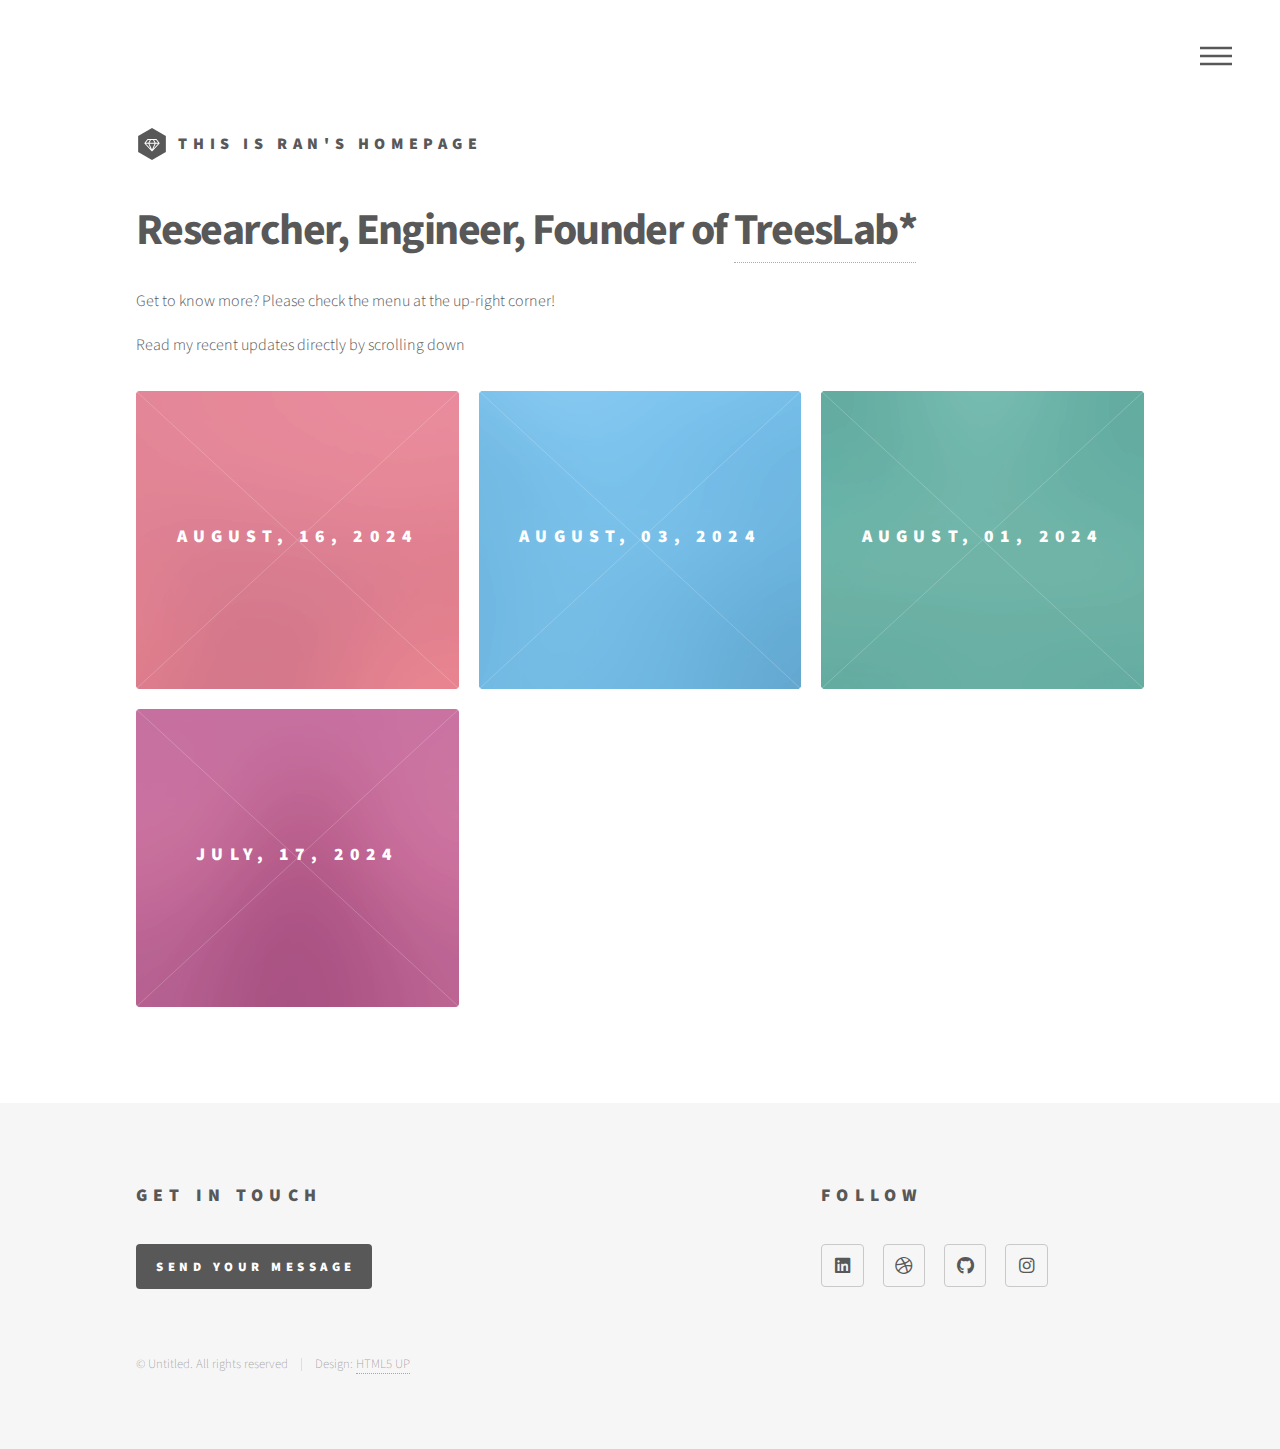
==== index.html @ 71595925 "change html" ====
<!DOCTYPE HTML>
<!--
	Phantom by HTML5 UP
	html5up.net | @ajlkn
	Free for personal and commercial use under the CCA 3.0 license (html5up.net/license)
-->
<html>
	<head>
		<title>Ran Tu, Homepage</title>
		<meta charset="utf-8" />
		<meta name="viewport" content="width=device-width, initial-scale=1, user-scalable=no" />
		<link rel="stylesheet" href="assets/css/main.css" />
		<noscript><link rel="stylesheet" href="assets/css/noscript.css" /></noscript>
	</head>
	<body class="is-preload">
		<!-- Wrapper -->
			<div id="wrapper">

				<!-- Header -->
					<header id="header">
						<div class="inner">

							<!-- Logo -->
								<a href="index.html" class="logo">
									<span class="symbol"><img src="images/logo.svg" alt="" /></span><span class="title">This is Ran's Homepage</span>
								</a>

							<!-- Nav -->
								<nav>
									<ul>
										<li><a href="#menu">Menu</a></li>
									</ul>
								</nav>

						</div>
					</header>

				<!-- Menu -->
					<nav id="menu">
						<h2>Menu</h2>
						<ul>
							<li><a href="index.html">Home</a></li>
							<li><a href="Professional_milestones.html">Professional milestones</a></li>
							<li><a href="Projects.html">Projects</a></li>
							<li><a href="TreesLab.html">Group: TreesLab</a></li>
							<li><a href="Showcases.html">Showcases</a></li>
						</ul>
					</nav>

				<!-- Main -->
					<div id="main">
						<div class="inner">
							<header>
								<h1>Researcher, Engineer, Founder of <a href="http://html5up.net">TreesLab*</a></h1>
								<p>Get to know more? Please check the menu at the up-right corner!</p>
								<p>Read my recent updates directly by scrolling down</p>
							</header>
							<section class="tiles">
								<article class="style1">
									<span class="image">
										<img src="images/pic01.jpg" alt="" />
									</span>
									<a href="aug16-2024.html">
										<h2>August, 16, 2024</h2>
										<div class="content">
											<p>Starting my visiting at the University of Toronto for six months.</p>
										</div>
									</a>
								</article>
								<article class="style2">
									<span class="image">
										<img src="images/pic02.jpg" alt="" />
									</span>
									<a href="generic.html">
										<h2>August, 03, 2024</h2>
										<div class="content">
											<p>Starting the annual traveling with my friends. This time, we went to Heilongjiang Province.</p>
										</div>
									</a>
								</article>
								<article class="style3">
									<span class="image">
										<img src="images/pic03.jpg" alt="" />
									</span>
								  <a href="generic.html">
										<h2>August, 01, 2024</h2>
										<div class="content">
											<p>Another TRB cycle complete! This year, all the TreesLab members got one paper submitted! KPI accomplished!.</p>
										</div>
									</a>
								</article>
								<article class="style4">
									<span class="image">
										<img src="images/pic04.jpg" alt="" />
									</span>
								  <a href="generic.html">
										<h2>July, 17, 2024</h2>
										<div class="content">
											<p>Visiting the scientific research NGO IIASA, located in Vienna, Austria.</p>
										</div>
									</a>
								</article>

								<!-- <article class="style5">
									<span class="image">
										<img src="images/pic05.jpg" alt="" />
									</span>
									<a href="generic.html">
										<h2>Aliquam</h2>
										<div class="content">
											<p>Sed nisl arcu euismod sit amet nisi lorem etiam dolor veroeros et feugiat.</p>
										</div>
									</a>
								</article>
								<article class="style6">
									<span class="image">
										<img src="images/pic06.jpg" alt="" />
									</span>
									<a href="generic.html">
										<h2>Veroeros</h2>
										<div class="content">
											<p>Sed nisl arcu euismod sit amet nisi lorem etiam dolor veroeros et feugiat.</p>
										</div>
									</a>
								</article>
								<article class="style2">
									<span class="image">
										<img src="images/pic07.jpg" alt="" />
									</span>
									<a href="generic.html">
										<h2>Ipsum</h2>
										<div class="content">
											<p>Sed nisl arcu euismod sit amet nisi lorem etiam dolor veroeros et feugiat.</p>
										</div>
									</a>
								</article>
								<article class="style3">
									<span class="image">
										<img src="images/pic08.jpg" alt="" />
									</span>
									<a href="generic.html">
										<h2>Dolor</h2>
										<div class="content">
											<p>Sed nisl arcu euismod sit amet nisi lorem etiam dolor veroeros et feugiat.</p>
										</div>
									</a>
								</article>
								<article class="style1">
									<span class="image">
										<img src="images/pic09.jpg" alt="" />
									</span>
									<a href="generic.html">
										<h2>Nullam</h2>
										<div class="content">
											<p>Sed nisl arcu euismod sit amet nisi lorem etiam dolor veroeros et feugiat.</p>
										</div>
									</a>
								</article>
								<article class="style5">
									<span class="image">
										<img src="images/pic10.jpg" alt="" />
									</span>
									<a href="generic.html">
										<h2>Ultricies</h2>
										<div class="content">
											<p>Sed nisl arcu euismod sit amet nisi lorem etiam dolor veroeros et feugiat.</p>
										</div>
									</a>
								</article>
								<article class="style6">
									<span class="image">
										<img src="images/pic11.jpg" alt="" />
									</span>
									<a href="generic.html">
										<h2>Dictum</h2>
										<div class="content">
											<p>Sed nisl arcu euismod sit amet nisi lorem etiam dolor veroeros et feugiat.</p>
										</div>
									</a>
								</article>
								<article class="style4">
									<span class="image">
										<img src="images/pic12.jpg" alt="" />
									</span>
									<a href="generic.html">
										<h2>Pretium</h2>
										<div class="content">
											<p>Sed nisl arcu euismod sit amet nisi lorem etiam dolor veroeros et feugiat.</p>
										</div>
									</a>
								</article> -->
							</section>
						</div>
					</div>

				<!-- Footer -->
					<footer id="footer">
						<div class="inner">
							<section>
								<h2>Get in touch</h2>
								<form action="mailto:turanjade@icloud.com" method="post">
									<!-- <div class="fields">
										<div class="field half">
											<input type="text" name="name" id="name" placeholder="Name" />
										</div>
										<div class="field half">
											<input type="email" name="email" id="email" placeholder="Email" />
										</div>
										<div class="field">
											<textarea name="message" id="message" placeholder="Message"></textarea>
										</div>
									</div> -->
									<ul class="actions">
										<li><input type="submit" value="Send your message" class="primary" /></li>
									</ul>
								</form>
							</section>
							<section>
								<h2>Follow</h2>
								<ul class="icons">
									<li><a href="https://www.linkedin.com/in/ran-tu-jade/" class="icon brands style2 fa-linkedin"><span class="label">Twitter</span></a></li>
									<li><a href="https://scholar.google.com/citations?user=ueR4KsUAAAAJ&hl=en" class="icon brands style2 fa-dribbble"><span class="label">Dribbble</span></a></li>
									<li><a href="https://github.com/turanjade" class="icon brands style2 fa-github"><span class="label">Facebook</span></a></li>
									<li><a href="https://www.instagram.com/tr_jade/" class="icon brands style2 fa-instagram"><span class="label">Instagram</span></a></li>
									<!-- <li><a href="#" class="icon brands style2 fa-github"><span class="label">GitHub</span></a></li> -->
									<!-- <li><a href="#" class="icon brands style2 fa-500px"><span class="label">500px</span></a></li> -->
									<!-- <li><a href="#" class="icon solid style2 fa-phone"><span class="label">Phone</span></a></li> -->
									<!-- <li><a href="#" class="icon solid style2 fa-envelope"><span class="label">Email</span></a></li> -->
								</ul>
							</section>
							<ul class="copyright">
								<li>&copy; Untitled. All rights reserved</li><li>Design: <a href="http://html5up.net">HTML5 UP</a></li>
							</ul>
						</div>
					</footer>

			</div>

		<!-- Scripts -->
			<script src="assets/js/jquery.min.js"></script>
			<script src="assets/js/browser.min.js"></script>
			<script src="assets/js/breakpoints.min.js"></script>
			<script src="assets/js/util.js"></script>
			<script src="assets/js/main.js"></script>

	</body>
</html>
---- assets/css/main.css ----
@import url(fontawesome-all.min.css);
@import url("https://fonts.googleapis.com/css?family=Source+Sans+Pro:300,700,900");

/*
	Phantom by HTML5 UP
	html5up.net | @ajlkn
	Free for personal and commercial use under the CCA 3.0 license (html5up.net/license)
*/

html, body, div, span, applet, object,
iframe, h1, h2, h3, h4, h5, h6, p, blockquote,
pre, a, abbr, acronym, address, big, cite,
code, del, dfn, em, img, ins, kbd, q, s, samp,
small, strike, strong, sub, sup, tt, var, b,
u, i, center, dl, dt, dd, ol, ul, li, fieldset,
form, label, legend, table, caption, tbody,
tfoot, thead, tr, th, td, article, aside,
canvas, details, embed, figure, figcaption,
footer, header, hgroup, menu, nav, output, ruby,
section, summary, time, mark, audio, video {
	margin: 0;
	padding: 0;
	border: 0;
	font-size: 100%;
	font: inherit;
	vertical-align: baseline;}

article, aside, details, figcaption, figure,
footer, header, hgroup, menu, nav, section {
	display: block;}

body {
	line-height: 1;
}

ol, ul {
	list-style: none;
}

blockquote, q {
	quotes: none;
}

	blockquote:before, blockquote:after, q:before, q:after {
		content: '';
		content: none;
	}

table {
	border-collapse: collapse;
	border-spacing: 0;
}

body {
	-webkit-text-size-adjust: none;
}

mark {
	background-color: transparent;
	color: inherit;
}

input::-moz-focus-inner {
	border: 0;
	padding: 0;
}

input, select, textarea {
	-moz-appearance: none;
	-webkit-appearance: none;
	-ms-appearance: none;
	appearance: none;
}

/* Basic */

	@-ms-viewport {
		width: device-width;
	}

	body {
		-ms-overflow-style: scrollbar;
	}

	@media screen and (max-width: 480px) {

		html, body {
			min-width: 320px;
		}

	}

	html {
		box-sizing: border-box;
	}

	*, *:before, *:after {
		box-sizing: inherit;
	}

	body {
		background: #ffffff;
	}

		body.is-preload *, body.is-preload *:before, body.is-preload *:after {
			-moz-animation: none !important;
			-webkit-animation: none !important;
			-ms-animation: none !important;
			animation: none !important;
			-moz-transition: none !important;
			-webkit-transition: none !important;
			-ms-transition: none !important;
			transition: none !important;
		}

/* Type */

	body, input, select, textarea {
		color: #585858;
		font-family: "Source Sans Pro", Helvetica, sans-serif;
		font-size: 16pt;
		font-weight: 300;
		line-height: 1.75;
	}

		@media screen and (max-width: 1680px) {

			body, input, select, textarea {
				font-size: 14pt;
			}

		}

		@media screen and (max-width: 1280px) {

			body, input, select, textarea {
				font-size: 12pt;
			}

		}

	a {
		-moz-transition: border-bottom-color 0.2s ease, color 0.2s ease;
		-webkit-transition: border-bottom-color 0.2s ease, color 0.2s ease;
		-ms-transition: border-bottom-color 0.2s ease, color 0.2s ease;
		transition: border-bottom-color 0.2s ease, color 0.2s ease;
		text-decoration: none;
		color: #585858;
		border-bottom: dotted 1px rgba(88, 88, 88, 0.5);
	}

		a:hover {
			border-bottom-color: transparent;
			color: #f2849e !important;
		}

	strong, b {
		font-weight: 900;
	}

	em, i {
		font-style: italic;
	}

	p {
		margin: 0 0 2em 0;
	}

	h1 {
		font-size: 2.75em;
		font-weight: 700;
		line-height: 1.3;
		margin: 0 0 1em 0;
		letter-spacing: -0.035em;
	}

		h1 a {
			color: inherit;
		}

		@media screen and (max-width: 736px) {

			h1 {
				font-size: 2em;
				margin: 0 0 1em 0;
			}

		}

		@media screen and (max-width: 360px) {

			h1 {
				font-size: 1.75em;
			}

		}

	h2, h3, h4, h5, h6 {
		font-weight: 900;
		line-height: 1.5;
		margin: 0 0 2em 0;
		text-transform: uppercase;
		letter-spacing: 0.35em;
	}

		h2 a, h3 a, h4 a, h5 a, h6 a {
			color: inherit;
		}

	h2 {
		font-size: 1.1em;
	}

	h3 {
		font-size: 1em;
	}

	h4 {
		font-size: 0.8em;
	}

	h5 {
		font-size: 0.8em;
	}

	h6 {
		font-size: 0.8em;
	}

	@media screen and (max-width: 980px) {

		h1 br, h2 br, h3 br, h4 br, h5 br, h6 br {
			display: none;
		}

	}

	@media screen and (max-width: 736px) {

		h2 {
			font-size: 1em;
		}

		h3 {
			font-size: 0.8em;
		}

	}

	sub {
		font-size: 0.8em;
		position: relative;
		top: 0.5em;
	}

	sup {
		font-size: 0.8em;
		position: relative;
		top: -0.5em;
	}

	blockquote {
		border-left: solid 4px #c9c9c9;
		font-style: italic;
		margin: 0 0 2em 0;
		padding: 0.5em 0 0.5em 2em;
	}

	code {
		background: rgba(144, 144, 144, 0.075);
		border-radius: 4px;
		border: solid 1px #c9c9c9;
		font-family: "Courier New", monospace;
		font-size: 0.9em;
		margin: 0 0.25em;
		padding: 0.25em 0.65em;
	}

	pre {
		-webkit-overflow-scrolling: touch;
		font-family: "Courier New", monospace;
		font-size: 0.9em;
		margin: 0 0 2em 0;
	}

		pre code {
			display: block;
			line-height: 1.75;
			padding: 1em 1.5em;
			overflow-x: auto;
		}

	hr {
		border: 0;
		border-bottom: solid 1px #c9c9c9;
		margin: 2em 0;
	}

		hr.major {
			margin: 3em 0;
		}

	.align-left {
		text-align: left;
	}

	.align-center {
		text-align: center;
	}

	.align-right {
		text-align: right;
	}

/* Row */

	.row {
		display: flex;
		flex-wrap: wrap;
		box-sizing: border-box;
		align-items: stretch;
	}

		.row > * {
			box-sizing: border-box;
		}

		.row.gtr-uniform > * > :last-child {
			margin-bottom: 0;
		}

		.row.aln-left {
			justify-content: flex-start;
		}

		.row.aln-center {
			justify-content: center;
		}

		.row.aln-right {
			justify-content: flex-end;
		}

		.row.aln-top {
			align-items: flex-start;
		}

		.row.aln-middle {
			align-items: center;
		}

		.row.aln-bottom {
			align-items: flex-end;
		}

		.row > .imp {
			order: -1;
		}

		.row > .col-1 {
			width: 8.33333%;
		}

		.row > .off-1 {
			margin-left: 8.33333%;
		}

		.row > .col-2 {
			width: 16.66667%;
		}

		.row > .off-2 {
			margin-left: 16.66667%;
		}

		.row > .col-3 {
			width: 25%;
		}

		.row > .off-3 {
			margin-left: 25%;
		}

		.row > .col-4 {
			width: 33.33333%;
		}

		.row > .off-4 {
			margin-left: 33.33333%;
		}

		.row > .col-5 {
			width: 41.66667%;
		}

		.row > .off-5 {
			margin-left: 41.66667%;
		}

		.row > .col-6 {
			width: 50%;
		}

		.row > .off-6 {
			margin-left: 50%;
		}

		.row > .col-7 {
			width: 58.33333%;
		}

		.row > .off-7 {
			margin-left: 58.33333%;
		}

		.row > .col-8 {
			width: 66.66667%;
		}

		.row > .off-8 {
			margin-left: 66.66667%;
		}

		.row > .col-9 {
			width: 75%;
		}

		.row > .off-9 {
			margin-left: 75%;
		}

		.row > .col-10 {
			width: 83.33333%;
		}

		.row > .off-10 {
			margin-left: 83.33333%;
		}

		.row > .col-11 {
			width: 91.66667%;
		}

		.row > .off-11 {
			margin-left: 91.66667%;
		}

		.row > .col-12 {
			width: 100%;
		}

		.row > .off-12 {
			margin-left: 100%;
		}

		.row.gtr-0 {
			margin-top: 0;
			margin-left: 0em;
		}

			.row.gtr-0 > * {
				padding: 0 0 0 0em;
			}

			.row.gtr-0.gtr-uniform {
				margin-top: 0em;
			}

				.row.gtr-0.gtr-uniform > * {
					padding-top: 0em;
				}

		.row.gtr-25 {
			margin-top: 0;
			margin-left: -0.5em;
		}

			.row.gtr-25 > * {
				padding: 0 0 0 0.5em;
			}

			.row.gtr-25.gtr-uniform {
				margin-top: -0.5em;
			}

				.row.gtr-25.gtr-uniform > * {
					padding-top: 0.5em;
				}

		.row.gtr-50 {
			margin-top: 0;
			margin-left: -1em;
		}

			.row.gtr-50 > * {
				padding: 0 0 0 1em;
			}

			.row.gtr-50.gtr-uniform {
				margin-top: -1em;
			}

				.row.gtr-50.gtr-uniform > * {
					padding-top: 1em;
				}

		.row {
			margin-top: 0;
			margin-left: -2em;
		}

			.row > * {
				padding: 0 0 0 2em;
			}

			.row.gtr-uniform {
				margin-top: -2em;
			}

				.row.gtr-uniform > * {
					padding-top: 2em;
				}

		.row.gtr-150 {
			margin-top: 0;
			margin-left: -3em;
		}

			.row.gtr-150 > * {
				padding: 0 0 0 3em;
			}

			.row.gtr-150.gtr-uniform {
				margin-top: -3em;
			}

				.row.gtr-150.gtr-uniform > * {
					padding-top: 3em;
				}

		.row.gtr-200 {
			margin-top: 0;
			margin-left: -4em;
		}

			.row.gtr-200 > * {
				padding: 0 0 0 4em;
			}

			.row.gtr-200.gtr-uniform {
				margin-top: -4em;
			}

				.row.gtr-200.gtr-uniform > * {
					padding-top: 4em;
				}

		@media screen and (max-width: 1680px) {

			.row {
				display: flex;
				flex-wrap: wrap;
				box-sizing: border-box;
				align-items: stretch;
			}

				.row > * {
					box-sizing: border-box;
				}

				.row.gtr-uniform > * > :last-child {
					margin-bottom: 0;
				}

				.row.aln-left {
					justify-content: flex-start;
				}

				.row.aln-center {
					justify-content: center;
				}

				.row.aln-right {
					justify-content: flex-end;
				}

				.row.aln-top {
					align-items: flex-start;
				}

				.row.aln-middle {
					align-items: center;
				}

				.row.aln-bottom {
					align-items: flex-end;
				}

				.row > .imp-xlarge {
					order: -1;
				}

				.row > .col-1-xlarge {
					width: 8.33333%;
				}

				.row > .off-1-xlarge {
					margin-left: 8.33333%;
				}

				.row > .col-2-xlarge {
					width: 16.66667%;
				}

				.row > .off-2-xlarge {
					margin-left: 16.66667%;
				}

				.row > .col-3-xlarge {
					width: 25%;
				}

				.row > .off-3-xlarge {
					margin-left: 25%;
				}

				.row > .col-4-xlarge {
					width: 33.33333%;
				}

				.row > .off-4-xlarge {
					margin-left: 33.33333%;
				}

				.row > .col-5-xlarge {
					width: 41.66667%;
				}

				.row > .off-5-xlarge {
					margin-left: 41.66667%;
				}

				.row > .col-6-xlarge {
					width: 50%;
				}

				.row > .off-6-xlarge {
					margin-left: 50%;
				}

				.row > .col-7-xlarge {
					width: 58.33333%;
				}

				.row > .off-7-xlarge {
					margin-left: 58.33333%;
				}

				.row > .col-8-xlarge {
					width: 66.66667%;
				}

				.row > .off-8-xlarge {
					margin-left: 66.66667%;
				}

				.row > .col-9-xlarge {
					width: 75%;
				}

				.row > .off-9-xlarge {
					margin-left: 75%;
				}

				.row > .col-10-xlarge {
					width: 83.33333%;
				}

				.row > .off-10-xlarge {
					margin-left: 83.33333%;
				}

				.row > .col-11-xlarge {
					width: 91.66667%;
				}

				.row > .off-11-xlarge {
					margin-left: 91.66667%;
				}

				.row > .col-12-xlarge {
					width: 100%;
				}

				.row > .off-12-xlarge {
					margin-left: 100%;
				}

				.row.gtr-0 {
					margin-top: 0;
					margin-left: 0em;
				}

					.row.gtr-0 > * {
						padding: 0 0 0 0em;
					}

					.row.gtr-0.gtr-uniform {
						margin-top: 0em;
					}

						.row.gtr-0.gtr-uniform > * {
							padding-top: 0em;
						}

				.row.gtr-25 {
					margin-top: 0;
					margin-left: -0.5em;
				}

					.row.gtr-25 > * {
						padding: 0 0 0 0.5em;
					}

					.row.gtr-25.gtr-uniform {
						margin-top: -0.5em;
					}

						.row.gtr-25.gtr-uniform > * {
							padding-top: 0.5em;
						}

				.row.gtr-50 {
					margin-top: 0;
					margin-left: -1em;
				}

					.row.gtr-50 > * {
						padding: 0 0 0 1em;
					}

					.row.gtr-50.gtr-uniform {
						margin-top: -1em;
					}

						.row.gtr-50.gtr-uniform > * {
							padding-top: 1em;
						}

				.row {
					margin-top: 0;
					margin-left: -2em;
				}

					.row > * {
						padding: 0 0 0 2em;
					}

					.row.gtr-uniform {
						margin-top: -2em;
					}

						.row.gtr-uniform > * {
							padding-top: 2em;
						}

				.row.gtr-150 {
					margin-top: 0;
					margin-left: -3em;
				}

					.row.gtr-150 > * {
						padding: 0 0 0 3em;
					}

					.row.gtr-150.gtr-uniform {
						margin-top: -3em;
					}

						.row.gtr-150.gtr-uniform > * {
							padding-top: 3em;
						}

				.row.gtr-200 {
					margin-top: 0;
					margin-left: -4em;
				}

					.row.gtr-200 > * {
						padding: 0 0 0 4em;
					}

					.row.gtr-200.gtr-uniform {
						margin-top: -4em;
					}

						.row.gtr-200.gtr-uniform > * {
							padding-top: 4em;
						}

		}

		@media screen and (max-width: 1280px) {

			.row {
				display: flex;
				flex-wrap: wrap;
				box-sizing: border-box;
				align-items: stretch;
			}

				.row > * {
					box-sizing: border-box;
				}

				.row.gtr-uniform > * > :last-child {
					margin-bottom: 0;
				}

				.row.aln-left {
					justify-content: flex-start;
				}

				.row.aln-center {
					justify-content: center;
				}

				.row.aln-right {
					justify-content: flex-end;
				}

				.row.aln-top {
					align-items: flex-start;
				}

				.row.aln-middle {
					align-items: center;
				}

				.row.aln-bottom {
					align-items: flex-end;
				}

				.row > .imp-large {
					order: -1;
				}

				.row > .col-1-large {
					width: 8.33333%;
				}

				.row > .off-1-large {
					margin-left: 8.33333%;
				}

				.row > .col-2-large {
					width: 16.66667%;
				}

				.row > .off-2-large {
					margin-left: 16.66667%;
				}

				.row > .col-3-large {
					width: 25%;
				}

				.row > .off-3-large {
					margin-left: 25%;
				}

				.row > .col-4-large {
					width: 33.33333%;
				}

				.row > .off-4-large {
					margin-left: 33.33333%;
				}

				.row > .col-5-large {
					width: 41.66667%;
				}

				.row > .off-5-large {
					margin-left: 41.66667%;
				}

				.row > .col-6-large {
					width: 50%;
				}

				.row > .off-6-large {
					margin-left: 50%;
				}

				.row > .col-7-large {
					width: 58.33333%;
				}

				.row > .off-7-large {
					margin-left: 58.33333%;
				}

				.row > .col-8-large {
					width: 66.66667%;
				}

				.row > .off-8-large {
					margin-left: 66.66667%;
				}

				.row > .col-9-large {
					width: 75%;
				}

				.row > .off-9-large {
					margin-left: 75%;
				}

				.row > .col-10-large {
					width: 83.33333%;
				}

				.row > .off-10-large {
					margin-left: 83.33333%;
				}

				.row > .col-11-large {
					width: 91.66667%;
				}

				.row > .off-11-large {
					margin-left: 91.66667%;
				}

				.row > .col-12-large {
					width: 100%;
				}

				.row > .off-12-large {
					margin-left: 100%;
				}

				.row.gtr-0 {
					margin-top: 0;
					margin-left: 0em;
				}

					.row.gtr-0 > * {
						padding: 0 0 0 0em;
					}

					.row.gtr-0.gtr-uniform {
						margin-top: 0em;
					}

						.row.gtr-0.gtr-uniform > * {
							padding-top: 0em;
						}

				.row.gtr-25 {
					margin-top: 0;
					margin-left: -0.5em;
				}

					.row.gtr-25 > * {
						padding: 0 0 0 0.5em;
					}

					.row.gtr-25.gtr-uniform {
						margin-top: -0.5em;
					}

						.row.gtr-25.gtr-uniform > * {
							padding-top: 0.5em;
						}

				.row.gtr-50 {
					margin-top: 0;
					margin-left: -1em;
				}

					.row.gtr-50 > * {
						padding: 0 0 0 1em;
					}

					.row.gtr-50.gtr-uniform {
						margin-top: -1em;
					}

						.row.gtr-50.gtr-uniform > * {
							padding-top: 1em;
						}

				.row {
					margin-top: 0;
					margin-left: -2em;
				}

					.row > * {
						padding: 0 0 0 2em;
					}

					.row.gtr-uniform {
						margin-top: -2em;
					}

						.row.gtr-uniform > * {
							padding-top: 2em;
						}

				.row.gtr-150 {
					margin-top: 0;
					margin-left: -3em;
				}

					.row.gtr-150 > * {
						padding: 0 0 0 3em;
					}

					.row.gtr-150.gtr-uniform {
						margin-top: -3em;
					}

						.row.gtr-150.gtr-uniform > * {
							padding-top: 3em;
						}

				.row.gtr-200 {
					margin-top: 0;
					margin-left: -4em;
				}

					.row.gtr-200 > * {
						padding: 0 0 0 4em;
					}

					.row.gtr-200.gtr-uniform {
						margin-top: -4em;
					}

						.row.gtr-200.gtr-uniform > * {
							padding-top: 4em;
						}

		}

		@media screen and (max-width: 980px) {

			.row {
				display: flex;
				flex-wrap: wrap;
				box-sizing: border-box;
				align-items: stretch;
			}

				.row > * {
					box-sizing: border-box;
				}

				.row.gtr-uniform > * > :last-child {
					margin-bottom: 0;
				}

				.row.aln-left {
					justify-content: flex-start;
				}

				.row.aln-center {
					justify-content: center;
				}

				.row.aln-right {
					justify-content: flex-end;
				}

				.row.aln-top {
					align-items: flex-start;
				}

				.row.aln-middle {
					align-items: center;
				}

				.row.aln-bottom {
					align-items: flex-end;
				}

				.row > .imp-medium {
					order: -1;
				}

				.row > .col-1-medium {
					width: 8.33333%;
				}

				.row > .off-1-medium {
					margin-left: 8.33333%;
				}

				.row > .col-2-medium {
					width: 16.66667%;
				}

				.row > .off-2-medium {
					margin-left: 16.66667%;
				}

				.row > .col-3-medium {
					width: 25%;
				}

				.row > .off-3-medium {
					margin-left: 25%;
				}

				.row > .col-4-medium {
					width: 33.33333%;
				}

				.row > .off-4-medium {
					margin-left: 33.33333%;
				}

				.row > .col-5-medium {
					width: 41.66667%;
				}

				.row > .off-5-medium {
					margin-left: 41.66667%;
				}

				.row > .col-6-medium {
					width: 50%;
				}

				.row > .off-6-medium {
					margin-left: 50%;
				}

				.row > .col-7-medium {
					width: 58.33333%;
				}

				.row > .off-7-medium {
					margin-left: 58.33333%;
				}

				.row > .col-8-medium {
					width: 66.66667%;
				}

				.row > .off-8-medium {
					margin-left: 66.66667%;
				}

				.row > .col-9-medium {
					width: 75%;
				}

				.row > .off-9-medium {
					margin-left: 75%;
				}

				.row > .col-10-medium {
					width: 83.33333%;
				}

				.row > .off-10-medium {
					margin-left: 83.33333%;
				}

				.row > .col-11-medium {
					width: 91.66667%;
				}

				.row > .off-11-medium {
					margin-left: 91.66667%;
				}

				.row > .col-12-medium {
					width: 100%;
				}

				.row > .off-12-medium {
					margin-left: 100%;
				}

				.row.gtr-0 {
					margin-top: 0;
					margin-left: 0em;
				}

					.row.gtr-0 > * {
						padding: 0 0 0 0em;
					}

					.row.gtr-0.gtr-uniform {
						margin-top: 0em;
					}

						.row.gtr-0.gtr-uniform > * {
							padding-top: 0em;
						}

				.row.gtr-25 {
					margin-top: 0;
					margin-left: -0.375em;
				}

					.row.gtr-25 > * {
						padding: 0 0 0 0.375em;
					}

					.row.gtr-25.gtr-uniform {
						margin-top: -0.375em;
					}

						.row.gtr-25.gtr-uniform > * {
							padding-top: 0.375em;
						}

				.row.gtr-50 {
					margin-top: 0;
					margin-left: -0.75em;
				}

					.row.gtr-50 > * {
						padding: 0 0 0 0.75em;
					}

					.row.gtr-50.gtr-uniform {
						margin-top: -0.75em;
					}

						.row.gtr-50.gtr-uniform > * {
							padding-top: 0.75em;
						}

				.row {
					margin-top: 0;
					margin-left: -1.5em;
				}

					.row > * {
						padding: 0 0 0 1.5em;
					}

					.row.gtr-uniform {
						margin-top: -1.5em;
					}

						.row.gtr-uniform > * {
							padding-top: 1.5em;
						}

				.row.gtr-150 {
					margin-top: 0;
					margin-left: -2.25em;
				}

					.row.gtr-150 > * {
						padding: 0 0 0 2.25em;
					}

					.row.gtr-150.gtr-uniform {
						margin-top: -2.25em;
					}

						.row.gtr-150.gtr-uniform > * {
							padding-top: 2.25em;
						}

				.row.gtr-200 {
					margin-top: 0;
					margin-left: -3em;
				}

					.row.gtr-200 > * {
						padding: 0 0 0 3em;
					}

					.row.gtr-200.gtr-uniform {
						margin-top: -3em;
					}

						.row.gtr-200.gtr-uniform > * {
							padding-top: 3em;
						}

		}

		@media screen and (max-width: 736px) {

			.row {
				display: flex;
				flex-wrap: wrap;
				box-sizing: border-box;
				align-items: stretch;
			}

				.row > * {
					box-sizing: border-box;
				}

				.row.gtr-uniform > * > :last-child {
					margin-bottom: 0;
				}

				.row.aln-left {
					justify-content: flex-start;
				}

				.row.aln-center {
					justify-content: center;
				}

				.row.aln-right {
					justify-content: flex-end;
				}

				.row.aln-top {
					align-items: flex-start;
				}

				.row.aln-middle {
					align-items: center;
				}

				.row.aln-bottom {
					align-items: flex-end;
				}

				.row > .imp-small {
					order: -1;
				}

				.row > .col-1-small {
					width: 8.33333%;
				}

				.row > .off-1-small {
					margin-left: 8.33333%;
				}

				.row > .col-2-small {
					width: 16.66667%;
				}

				.row > .off-2-small {
					margin-left: 16.66667%;
				}

				.row > .col-3-small {
					width: 25%;
				}

				.row > .off-3-small {
					margin-left: 25%;
				}

				.row > .col-4-small {
					width: 33.33333%;
				}

				.row > .off-4-small {
					margin-left: 33.33333%;
				}

				.row > .col-5-small {
					width: 41.66667%;
				}

				.row > .off-5-small {
					margin-left: 41.66667%;
				}

				.row > .col-6-small {
					width: 50%;
				}

				.row > .off-6-small {
					margin-left: 50%;
				}

				.row > .col-7-small {
					width: 58.33333%;
				}

				.row > .off-7-small {
					margin-left: 58.33333%;
				}

				.row > .col-8-small {
					width: 66.66667%;
				}

				.row > .off-8-small {
					margin-left: 66.66667%;
				}

				.row > .col-9-small {
					width: 75%;
				}

				.row > .off-9-small {
					margin-left: 75%;
				}

				.row > .col-10-small {
					width: 83.33333%;
				}

				.row > .off-10-small {
					margin-left: 83.33333%;
				}

				.row > .col-11-small {
					width: 91.66667%;
				}

				.row > .off-11-small {
					margin-left: 91.66667%;
				}

				.row > .col-12-small {
					width: 100%;
				}

				.row > .off-12-small {
					margin-left: 100%;
				}

				.row.gtr-0 {
					margin-top: 0;
					margin-left: 0em;
				}

					.row.gtr-0 > * {
						padding: 0 0 0 0em;
					}

					.row.gtr-0.gtr-uniform {
						margin-top: 0em;
					}

						.row.gtr-0.gtr-uniform > * {
							padding-top: 0em;
						}

				.row.gtr-25 {
					margin-top: 0;
					margin-left: -0.25em;
				}

					.row.gtr-25 > * {
						padding: 0 0 0 0.25em;
					}

					.row.gtr-25.gtr-uniform {
						margin-top: -0.25em;
					}

						.row.gtr-25.gtr-uniform > * {
							padding-top: 0.25em;
						}

				.row.gtr-50 {
					margin-top: 0;
					margin-left: -0.5em;
				}

					.row.gtr-50 > * {
						padding: 0 0 0 0.5em;
					}

					.row.gtr-50.gtr-uniform {
						margin-top: -0.5em;
					}

						.row.gtr-50.gtr-uniform > * {
							padding-top: 0.5em;
						}

				.row {
					margin-top: 0;
					margin-left: -1em;
				}

					.row > * {
						padding: 0 0 0 1em;
					}

					.row.gtr-uniform {
						margin-top: -1em;
					}

						.row.gtr-uniform > * {
							padding-top: 1em;
						}

				.row.gtr-150 {
					margin-top: 0;
					margin-left: -1.5em;
				}

					.row.gtr-150 > * {
						padding: 0 0 0 1.5em;
					}

					.row.gtr-150.gtr-uniform {
						margin-top: -1.5em;
					}

						.row.gtr-150.gtr-uniform > * {
							padding-top: 1.5em;
						}

				.row.gtr-200 {
					margin-top: 0;
					margin-left: -2em;
				}

					.row.gtr-200 > * {
						padding: 0 0 0 2em;
					}

					.row.gtr-200.gtr-uniform {
						margin-top: -2em;
					}

						.row.gtr-200.gtr-uniform > * {
							padding-top: 2em;
						}

		}

		@media screen and (max-width: 480px) {

			.row {
				display: flex;
				flex-wrap: wrap;
				box-sizing: border-box;
				align-items: stretch;
			}

				.row > * {
					box-sizing: border-box;
				}

				.row.gtr-uniform > * > :last-child {
					margin-bottom: 0;
				}

				.row.aln-left {
					justify-content: flex-start;
				}

				.row.aln-center {
					justify-content: center;
				}

				.row.aln-right {
					justify-content: flex-end;
				}

				.row.aln-top {
					align-items: flex-start;
				}

				.row.aln-middle {
					align-items: center;
				}

				.row.aln-bottom {
					align-items: flex-end;
				}

				.row > .imp-xsmall {
					order: -1;
				}

				.row > .col-1-xsmall {
					width: 8.33333%;
				}

				.row > .off-1-xsmall {
					margin-left: 8.33333%;
				}

				.row > .col-2-xsmall {
					width: 16.66667%;
				}

				.row > .off-2-xsmall {
					margin-left: 16.66667%;
				}

				.row > .col-3-xsmall {
					width: 25%;
				}

				.row > .off-3-xsmall {
					margin-left: 25%;
				}

				.row > .col-4-xsmall {
					width: 33.33333%;
				}

				.row > .off-4-xsmall {
					margin-left: 33.33333%;
				}

				.row > .col-5-xsmall {
					width: 41.66667%;
				}

				.row > .off-5-xsmall {
					margin-left: 41.66667%;
				}

				.row > .col-6-xsmall {
					width: 50%;
				}

				.row > .off-6-xsmall {
					margin-left: 50%;
				}

				.row > .col-7-xsmall {
					width: 58.33333%;
				}

				.row > .off-7-xsmall {
					margin-left: 58.33333%;
				}

				.row > .col-8-xsmall {
					width: 66.66667%;
				}

				.row > .off-8-xsmall {
					margin-left: 66.66667%;
				}

				.row > .col-9-xsmall {
					width: 75%;
				}

				.row > .off-9-xsmall {
					margin-left: 75%;
				}

				.row > .col-10-xsmall {
					width: 83.33333%;
				}

				.row > .off-10-xsmall {
					margin-left: 83.33333%;
				}

				.row > .col-11-xsmall {
					width: 91.66667%;
				}

				.row > .off-11-xsmall {
					margin-left: 91.66667%;
				}

				.row > .col-12-xsmall {
					width: 100%;
				}

				.row > .off-12-xsmall {
					margin-left: 100%;
				}

				.row.gtr-0 {
					margin-top: 0;
					margin-left: 0em;
				}

					.row.gtr-0 > * {
						padding: 0 0 0 0em;
					}

					.row.gtr-0.gtr-uniform {
						margin-top: 0em;
					}

						.row.gtr-0.gtr-uniform > * {
							padding-top: 0em;
						}

				.row.gtr-25 {
					margin-top: 0;
					margin-left: -0.25em;
				}

					.row.gtr-25 > * {
						padding: 0 0 0 0.25em;
					}

					.row.gtr-25.gtr-uniform {
						margin-top: -0.25em;
					}

						.row.gtr-25.gtr-uniform > * {
							padding-top: 0.25em;
						}

				.row.gtr-50 {
					margin-top: 0;
					margin-left: -0.5em;
				}

					.row.gtr-50 > * {
						padding: 0 0 0 0.5em;
					}

					.row.gtr-50.gtr-uniform {
						margin-top: -0.5em;
					}

						.row.gtr-50.gtr-uniform > * {
							padding-top: 0.5em;
						}

				.row {
					margin-top: 0;
					margin-left: -1em;
				}

					.row > * {
						padding: 0 0 0 1em;
					}

					.row.gtr-uniform {
						margin-top: -1em;
					}

						.row.gtr-uniform > * {
							padding-top: 1em;
						}

				.row.gtr-150 {
					margin-top: 0;
					margin-left: -1.5em;
				}

					.row.gtr-150 > * {
						padding: 0 0 0 1.5em;
					}

					.row.gtr-150.gtr-uniform {
						margin-top: -1.5em;
					}

						.row.gtr-150.gtr-uniform > * {
							padding-top: 1.5em;
						}

				.row.gtr-200 {
					margin-top: 0;
					margin-left: -2em;
				}

					.row.gtr-200 > * {
						padding: 0 0 0 2em;
					}

					.row.gtr-200.gtr-uniform {
						margin-top: -2em;
					}

						.row.gtr-200.gtr-uniform > * {
							padding-top: 2em;
						}

		}

/* Section/Article */

	section.special, article.special {
		text-align: center;
	}

	header p {
		margin-top: -1em;
	}

	@media screen and (max-width: 736px) {

		header p {
			margin-top: 0;
		}

	}

/* Icon */

	.icon {
		text-decoration: none;
		border-bottom: none;
		position: relative;
	}

		.icon:before {
			-moz-osx-font-smoothing: grayscale;
			-webkit-font-smoothing: antialiased;
			display: inline-block;
			font-style: normal;
			font-variant: normal;
			text-rendering: auto;
			line-height: 1;
			text-transform: none !important;
			font-family: 'Font Awesome 5 Free';
			font-weight: 400;
		}

		.icon > .label {
			display: none;
		}

		.icon:before {
			line-height: inherit;
		}

		.icon.solid:before {
			font-weight: 900;
		}

		.icon.brands:before {
			font-family: 'Font Awesome 5 Brands';
		}

		.icon.style2 {
			-moz-transition: background-color 0.2s ease-in-out, color 0.2s ease-in-out, border-color 0.2s ease-in-out;
			-webkit-transition: background-color 0.2s ease-in-out, color 0.2s ease-in-out, border-color 0.2s ease-in-out;
			-ms-transition: background-color 0.2s ease-in-out, color 0.2s ease-in-out, border-color 0.2s ease-in-out;
			transition: background-color 0.2s ease-in-out, color 0.2s ease-in-out, border-color 0.2s ease-in-out;
			background-color: transparent;
			border: solid 1px #c9c9c9;
			border-radius: 4px;
			width: 2.65em;
			height: 2.65em;
			display: inline-block;
			text-align: center;
			line-height: 2.65em;
			color: inherit;
		}

			.icon.style2:before {
				font-size: 1.1em;
			}

			.icon.style2:hover {
				color: #f2849e;
				border-color: #f2849e;
			}

			.icon.style2:active {
				background-color: rgba(242, 132, 158, 0.1);
			}

/* List */

	ol {
		list-style: decimal;
		margin: 0 0 2em 0;
		padding-left: 1.25em;
	}

		ol li {
			padding-left: 0.25em;
		}

	ul {
		list-style: disc;
		margin: 0 0 2em 0;
		padding-left: 1em;
	}

		ul li {
			padding-left: 0.5em;
		}

		ul.alt {
			list-style: none;
			padding-left: 0;
		}

			ul.alt li {
				border-top: solid 1px #c9c9c9;
				padding: 0.5em 0;
			}

				ul.alt li:first-child {
					border-top: 0;
					padding-top: 0;
				}

	dl {
		margin: 0 0 2em 0;
	}

		dl dt {
			display: block;
			font-weight: 900;
			margin: 0 0 1em 0;
		}

		dl dd {
			margin-left: 2em;
		}

/* Actions */

	ul.actions {
		display: -moz-flex;
		display: -webkit-flex;
		display: -ms-flex;
		display: flex;
		cursor: default;
		list-style: none;
		margin-left: -1em;
		padding-left: 0;
	}

		ul.actions li {
			padding: 0 0 0 1em;
			vertical-align: middle;
		}

		ul.actions.special {
			-moz-justify-content: center;
			-webkit-justify-content: center;
			-ms-justify-content: center;
			justify-content: center;
			width: 100%;
			margin-left: 0;
		}

			ul.actions.special li:first-child {
				padding-left: 0;
			}

		ul.actions.stacked {
			-moz-flex-direction: column;
			-webkit-flex-direction: column;
			-ms-flex-direction: column;
			flex-direction: column;
			margin-left: 0;
		}

			ul.actions.stacked li {
				padding: 1.3em 0 0 0;
			}

				ul.actions.stacked li:first-child {
					padding-top: 0;
				}

		ul.actions.fit {
			width: calc(100% + 1em);
		}

			ul.actions.fit li {
				-moz-flex-grow: 1;
				-webkit-flex-grow: 1;
				-ms-flex-grow: 1;
				flex-grow: 1;
				-moz-flex-shrink: 1;
				-webkit-flex-shrink: 1;
				-ms-flex-shrink: 1;
				flex-shrink: 1;
				width: 100%;
			}

				ul.actions.fit li > * {
					width: 100%;
				}

			ul.actions.fit.stacked {
				width: 100%;
			}

		@media screen and (max-width: 480px) {

			ul.actions:not(.fixed) {
				-moz-flex-direction: column;
				-webkit-flex-direction: column;
				-ms-flex-direction: column;
				flex-direction: column;
				margin-left: 0;
				width: 100% !important;
			}

				ul.actions:not(.fixed) li {
					-moz-flex-grow: 1;
					-webkit-flex-grow: 1;
					-ms-flex-grow: 1;
					flex-grow: 1;
					-moz-flex-shrink: 1;
					-webkit-flex-shrink: 1;
					-ms-flex-shrink: 1;
					flex-shrink: 1;
					padding: 1em 0 0 0;
					text-align: center;
					width: 100%;
				}

					ul.actions:not(.fixed) li > * {
						width: 100%;
					}

					ul.actions:not(.fixed) li:first-child {
						padding-top: 0;
					}

					ul.actions:not(.fixed) li input[type="submit"],
					ul.actions:not(.fixed) li input[type="reset"],
					ul.actions:not(.fixed) li input[type="button"],
					ul.actions:not(.fixed) li button,
					ul.actions:not(.fixed) li .button {
						width: 100%;
					}

						ul.actions:not(.fixed) li input[type="submit"].icon:before,
						ul.actions:not(.fixed) li input[type="reset"].icon:before,
						ul.actions:not(.fixed) li input[type="button"].icon:before,
						ul.actions:not(.fixed) li button.icon:before,
						ul.actions:not(.fixed) li .button.icon:before {
							margin-left: -0.5rem;
						}

		}

/* Icons */

	ul.icons {
		cursor: default;
		list-style: none;
		padding-left: 0;
		margin: -1em 0 2em -1em;
	}

		ul.icons li {
			display: inline-block;
			padding: 1em 0 0 1em;
		}

/* Form */

	form {
		margin: 0 0 2em 0;
		overflow-x: hidden;
	}

		form > :last-child {
			margin-bottom: 0;
		}

		form > .fields {
			display: -moz-flex;
			display: -webkit-flex;
			display: -ms-flex;
			display: flex;
			-moz-flex-wrap: wrap;
			-webkit-flex-wrap: wrap;
			-ms-flex-wrap: wrap;
			flex-wrap: wrap;
			width: calc(100% + 3em);
			margin: -1.5em 0 2em -1.5em;
		}

			form > .fields > .field {
				-moz-flex-grow: 0;
				-webkit-flex-grow: 0;
				-ms-flex-grow: 0;
				flex-grow: 0;
				-moz-flex-shrink: 0;
				-webkit-flex-shrink: 0;
				-ms-flex-shrink: 0;
				flex-shrink: 0;
				padding: 1.5em 0 0 1.5em;
				width: calc(100% - 1.5em);
			}

				form > .fields > .field.half {
					width: calc(50% - 0.75em);
				}

				form > .fields > .field.third {
					width: calc(100%/3 - 0.5em);
				}

				form > .fields > .field.quarter {
					width: calc(25% - 0.375em);
				}

		@media screen and (max-width: 480px) {

			form > .fields {
				width: calc(100% + 3em);
				margin: -1.5em 0 2em -1.5em;
			}

				form > .fields > .field {
					padding: 1.5em 0 0 1.5em;
					width: calc(100% - 1.5em);
				}

					form > .fields > .field.half {
						width: calc(100% - 1.5em);
					}

					form > .fields > .field.third {
						width: calc(100% - 1.5em);
					}

					form > .fields > .field.quarter {
						width: calc(100% - 1.5em);
					}

		}

	label {
		display: block;
		font-size: 0.9em;
		font-weight: 900;
		margin: 0 0 1em 0;
	}

	input[type="text"],
	input[type="password"],
	input[type="email"],
	input[type="tel"],
	select,
	textarea {
		-moz-appearance: none;
		-webkit-appearance: none;
		-ms-appearance: none;
		appearance: none;
		background-color: transparent;
		border: none;
		border-radius: 0;
		border-bottom: solid 1px #c9c9c9;
		color: inherit;
		display: block;
		outline: 0;
		padding: 0;
		text-decoration: none;
		width: 100%;
	}

		input[type="text"]:invalid,
		input[type="password"]:invalid,
		input[type="email"]:invalid,
		input[type="tel"]:invalid,
		select:invalid,
		textarea:invalid {
			box-shadow: none;
		}

		input[type="text"]:focus,
		input[type="password"]:focus,
		input[type="email"]:focus,
		input[type="tel"]:focus,
		select:focus,
		textarea:focus {
			border-bottom-color: #f2849e;
			box-shadow: inset 0 -1px 0 0 #f2849e;
		}

	select {
		background-image: url("data:image/svg+xml;charset=utf8,%3Csvg xmlns='http://www.w3.org/2000/svg' width='40' height='40' preserveAspectRatio='none' viewBox='0 0 40 40'%3E%3Cpath d='M9.4,12.3l10.4,10.4l10.4-10.4c0.2-0.2,0.5-0.4,0.9-0.4c0.3,0,0.6,0.1,0.9,0.4l3.3,3.3c0.2,0.2,0.4,0.5,0.4,0.9 c0,0.4-0.1,0.6-0.4,0.9L20.7,31.9c-0.2,0.2-0.5,0.4-0.9,0.4c-0.3,0-0.6-0.1-0.9-0.4L4.3,17.3c-0.2-0.2-0.4-0.5-0.4-0.9 c0-0.4,0.1-0.6,0.4-0.9l3.3-3.3c0.2-0.2,0.5-0.4,0.9-0.4S9.1,12.1,9.4,12.3z' fill='%23c9c9c9' /%3E%3C/svg%3E");
		background-size: 1.25rem;
		background-repeat: no-repeat;
		background-position: calc(100% - 1rem) center;
		height: 3em;
		padding-right: 3em;
		text-overflow: ellipsis;
	}

		select option {
			background: #ffffff;
		}

		select:focus::-ms-value {
			background-color: transparent;
		}

		select::-ms-expand {
			display: none;
		}

	input[type="text"],
	input[type="password"],
	input[type="email"],
	select {
		height: 3em;
	}

	textarea {
		padding: 0;
		min-height: 3.75em;
	}

	input[type="checkbox"],
	input[type="radio"] {
		-moz-appearance: none;
		-webkit-appearance: none;
		-ms-appearance: none;
		appearance: none;
		display: block;
		float: left;
		margin-right: -2em;
		opacity: 0;
		width: 1em;
		z-index: -1;
	}

		input[type="checkbox"] + label,
		input[type="radio"] + label {
			text-decoration: none;
			color: #585858;
			cursor: pointer;
			display: inline-block;
			font-size: 1em;
			font-weight: 300;
			padding-left: 2.55em;
			padding-right: 0.75em;
			position: relative;
		}

			input[type="checkbox"] + label:before,
			input[type="radio"] + label:before {
				-moz-osx-font-smoothing: grayscale;
				-webkit-font-smoothing: antialiased;
				display: inline-block;
				font-style: normal;
				font-variant: normal;
				text-rendering: auto;
				line-height: 1;
				text-transform: none !important;
				font-family: 'Font Awesome 5 Free';
				font-weight: 900;
			}

			input[type="checkbox"] + label:before,
			input[type="radio"] + label:before {
				border-radius: 4px;
				border: solid 1px #c9c9c9;
				content: '';
				display: inline-block;
				font-size: 0.8em;
				height: 2.25em;
				left: 0;
				line-height: 2.25em;
				position: absolute;
				text-align: center;
				top: 0;
				width: 2.25em;
			}

		input[type="checkbox"]:checked + label:before,
		input[type="radio"]:checked + label:before {
			background: #585858;
			border-color: #585858;
			color: #ffffff;
			content: '\f00c';
		}

		input[type="checkbox"]:focus + label:before,
		input[type="radio"]:focus + label:before {
			border-color: #f2849e;
			box-shadow: 0 0 0 1px #f2849e;
		}

	input[type="checkbox"] + label:before {
		border-radius: 4px;
	}

	input[type="radio"] + label:before {
		border-radius: 100%;
	}

/* Box */

	.box {
		border-radius: 4px;
		border: solid 1px #c9c9c9;
		margin-bottom: 2em;
		padding: 1.5em;
	}

		.box > :last-child,
		.box > :last-child > :last-child,
		.box > :last-child > :last-child > :last-child {
			margin-bottom: 0;
		}

		.box.alt {
			border: 0;
			border-radius: 0;
			padding: 0;
		}

/* Image */

	.image {
		border-radius: 4px;
		border: 0;
		display: inline-block;
		position: relative;
	}

		.image img {
			border-radius: 4px;
			display: block;
		}

		.image.left, .image.right {
			max-width: 40%;
		}

			.image.left img, .image.right img {
				width: 100%;
			}

		.image.left {
			float: left;
			padding: 0 1.5em 1em 0;
			top: 0.25em;
		}

		.image.right {
			float: right;
			padding: 0 0 1em 1.5em;
			top: 0.25em;
		}

		.image.fit {
			display: block;
			margin: 0 0 2em 0;
			width: 100%;
		}

			.image.fit img {
				width: 100%;
			}

		.image.main {
			display: block;
			margin: 0 0 3em 0;
			width: 100%;
		}

			.image.main img {
				width: 100%;
			}

			@media screen and (max-width: 736px) {

				.image.main {
					margin: 0 0 2em 0;
				}

			}

/* Table */

	.table-wrapper {
		-webkit-overflow-scrolling: touch;
		overflow-x: auto;
	}

	table {
		margin: 0 0 2em 0;
		width: 100%;
	}

		table tbody tr {
			border: solid 1px #c9c9c9;
			border-left: 0;
			border-right: 0;
		}

			table tbody tr:nth-child(2n + 1) {
				background-color: rgba(144, 144, 144, 0.075);
			}

		table td {
			padding: 0.75em 0.75em;
		}

		table th {
			font-size: 0.9em;
			font-weight: 900;
			padding: 0 0.75em 0.75em 0.75em;
			text-align: left;
		}

		table thead {
			border-bottom: solid 2px #c9c9c9;
		}

		table tfoot {
			border-top: solid 2px #c9c9c9;
		}

		table.alt {
			border-collapse: separate;
		}

			table.alt tbody tr td {
				border: solid 1px #c9c9c9;
				border-left-width: 0;
				border-top-width: 0;
			}

				table.alt tbody tr td:first-child {
					border-left-width: 1px;
				}

			table.alt tbody tr:first-child td {
				border-top-width: 1px;
			}

			table.alt thead {
				border-bottom: 0;
			}

			table.alt tfoot {
				border-top: 0;
			}

/* Button */

	input[type="submit"],
	input[type="reset"],
	input[type="button"],
	button,
	.button {
		-moz-appearance: none;
		-webkit-appearance: none;
		-ms-appearance: none;
		appearance: none;
		-moz-transition: background-color 0.2s ease-in-out, color 0.2s ease-in-out, box-shadow 0.2s ease-in-out;
		-webkit-transition: background-color 0.2s ease-in-out, color 0.2s ease-in-out, box-shadow 0.2s ease-in-out;
		-ms-transition: background-color 0.2s ease-in-out, color 0.2s ease-in-out, box-shadow 0.2s ease-in-out;
		transition: background-color 0.2s ease-in-out, color 0.2s ease-in-out, box-shadow 0.2s ease-in-out;
		background-color: transparent;
		border-radius: 4px;
		border: 0;
		box-shadow: inset 0 0 0 2px #585858;
		color: #585858 !important;
		cursor: pointer;
		display: inline-block;
		font-size: 0.8em;
		font-weight: 900;
		height: 3.5em;
		letter-spacing: 0.35em;
		line-height: 3.45em;
		overflow: hidden;
		padding: 0 1.25em 0 1.6em;
		text-align: center;
		text-decoration: none;
		text-overflow: ellipsis;
		text-transform: uppercase;
		white-space: nowrap;
	}

		input[type="submit"].icon:before,
		input[type="reset"].icon:before,
		input[type="button"].icon:before,
		button.icon:before,
		.button.icon:before {
			margin-right: 0.5em;
		}

		input[type="submit"].fit,
		input[type="reset"].fit,
		input[type="button"].fit,
		button.fit,
		.button.fit {
			width: 100%;
		}

		input[type="submit"]:hover,
		input[type="reset"]:hover,
		input[type="button"]:hover,
		button:hover,
		.button:hover {
			color: #f2849e !important;
			box-shadow: inset 0 0 0 2px #f2849e;
		}

		input[type="submit"]:active,
		input[type="reset"]:active,
		input[type="button"]:active,
		button:active,
		.button:active {
			background-color: rgba(242, 132, 158, 0.1);
		}

		input[type="submit"].small,
		input[type="reset"].small,
		input[type="button"].small,
		button.small,
		.button.small {
			font-size: 0.6em;
		}

		input[type="submit"].large,
		input[type="reset"].large,
		input[type="button"].large,
		button.large,
		.button.large {
			font-size: 1em;
		}

		input[type="submit"].primary,
		input[type="reset"].primary,
		input[type="button"].primary,
		button.primary,
		.button.primary {
			box-shadow: none;
			background-color: #585858;
			color: #ffffff !important;
		}

			input[type="submit"].primary:hover,
			input[type="reset"].primary:hover,
			input[type="button"].primary:hover,
			button.primary:hover,
			.button.primary:hover {
				background-color: #f2849e;
			}

			input[type="submit"].primary:active,
			input[type="reset"].primary:active,
			input[type="button"].primary:active,
			button.primary:active,
			.button.primary:active {
				background-color: #ee5f81;
			}

		input[type="submit"].disabled, input[type="submit"]:disabled,
		input[type="reset"].disabled,
		input[type="reset"]:disabled,
		input[type="button"].disabled,
		input[type="button"]:disabled,
		button.disabled,
		button:disabled,
		.button.disabled,
		.button:disabled {
			pointer-events: none;
			opacity: 0.25;
		}

/* Tiles */

	.tiles {
		display: -moz-flex;
		display: -webkit-flex;
		display: -ms-flex;
		display: flex;
		-moz-flex-wrap: wrap;
		-webkit-flex-wrap: wrap;
		-ms-flex-wrap: wrap;
		flex-wrap: wrap;
		postiion: relative;
		margin: -2.5em 0 0 -2.5em;
	}

		.tiles article {
			-moz-transition: -moz-transform 0.5s ease, opacity 0.5s ease;
			-webkit-transition: -webkit-transform 0.5s ease, opacity 0.5s ease;
			-ms-transition: -ms-transform 0.5s ease, opacity 0.5s ease;
			transition: transform 0.5s ease, opacity 0.5s ease;
			position: relative;
			width: calc(33.33333% - 2.5em);
			margin: 2.5em 0 0 2.5em;
		}

			.tiles article > .image {
				-moz-transition: -moz-transform 0.5s ease;
				-webkit-transition: -webkit-transform 0.5s ease;
				-ms-transition: -ms-transform 0.5s ease;
				transition: transform 0.5s ease;
				position: relative;
				display: block;
				width: 100%;
				border-radius: 4px;
				overflow: hidden;
			}

				.tiles article > .image img {
					display: block;
					width: 100%;
				}

				.tiles article > .image:before {
					pointer-events: none;
					-moz-transition: background-color 0.5s ease, opacity 0.5s ease;
					-webkit-transition: background-color 0.5s ease, opacity 0.5s ease;
					-ms-transition: background-color 0.5s ease, opacity 0.5s ease;
					transition: background-color 0.5s ease, opacity 0.5s ease;
					content: '';
					display: block;
					position: absolute;
					top: 0;
					left: 0;
					width: 100%;
					height: 100%;
					opacity: 1.0;
					z-index: 1;
					opacity: 0.8;
				}

				.tiles article > .image:after {
					pointer-events: none;
					-moz-transition: opacity 0.5s ease;
					-webkit-transition: opacity 0.5s ease;
					-ms-transition: opacity 0.5s ease;
					transition: opacity 0.5s ease;
					content: '';
					display: block;
					position: absolute;
					top: 0;
					left: 0;
					width: 100%;
					height: 100%;
					background-image: url("data:image/svg+xml;charset=utf8,%3Csvg xmlns='http://www.w3.org/2000/svg' width='100' height='100' viewBox='0 0 100 100' preserveAspectRatio='none'%3E%3Cstyle%3Eline %7B stroke-width: 0.25px%3B stroke: %23ffffff%3B %7D%3C/style%3E%3Cline x1='0' y1='0' x2='100' y2='100' /%3E%3Cline x1='100' y1='0' x2='0' y2='100' /%3E%3C/svg%3E");
					background-position: center;
					background-repeat: no-repeat;
					background-size: 100% 100%;
					opacity: 0.25;
					z-index: 2;
				}

			.tiles article > a {
				display: -moz-flex;
				display: -webkit-flex;
				display: -ms-flex;
				display: flex;
				-moz-flex-direction: column;
				-webkit-flex-direction: column;
				-ms-flex-direction: column;
				flex-direction: column;
				-moz-align-items: center;
				-webkit-align-items: center;
				-ms-align-items: center;
				align-items: center;
				-moz-justify-content: center;
				-webkit-justify-content: center;
				-ms-justify-content: center;
				justify-content: center;
				-moz-transition: background-color 0.5s ease, -moz-transform 0.5s ease;
				-webkit-transition: background-color 0.5s ease, -webkit-transform 0.5s ease;
				-ms-transition: background-color 0.5s ease, -ms-transform 0.5s ease;
				transition: background-color 0.5s ease, transform 0.5s ease;
				position: absolute;
				top: 0;
				left: 0;
				width: 100%;
				height: 100%;
				padding: 1em;
				border-radius: 4px;
				border-bottom: 0;
				color: #ffffff;
				text-align: center;
				text-decoration: none;
				z-index: 3;
			}

				.tiles article > a > :last-child {
					margin: 0;
				}

				.tiles article > a:hover {
					color: #ffffff !important;
				}

				.tiles article > a h2 {
					margin: 0;
				}

				.tiles article > a .content {
					-moz-transition: max-height 0.5s ease, opacity 0.5s ease;
					-webkit-transition: max-height 0.5s ease, opacity 0.5s ease;
					-ms-transition: max-height 0.5s ease, opacity 0.5s ease;
					transition: max-height 0.5s ease, opacity 0.5s ease;
					width: 100%;
					max-height: 0;
					line-height: 1.5;
					margin-top: 0.35em;
					opacity: 0;
				}

					.tiles article > a .content > :last-child {
						margin-bottom: 0;
					}

			.tiles article.style1 > .image:before {
				background-color: #f2849e;
			}

			.tiles article.style2 > .image:before {
				background-color: #7ecaf6;
			}

			.tiles article.style3 > .image:before {
				background-color: #7bd0c1;
			}

			.tiles article.style4 > .image:before {
				background-color: #c75b9b;
			}

			.tiles article.style5 > .image:before {
				background-color: #ae85ca;
			}

			.tiles article.style6 > .image:before {
				background-color: #8499e7;
			}

			body:not(.is-touch) .tiles article:hover > .image {
				-moz-transform: scale(1.1);
				-webkit-transform: scale(1.1);
				-ms-transform: scale(1.1);
				transform: scale(1.1);
			}

				body:not(.is-touch) .tiles article:hover > .image:before {
					background-color: #333333;
					opacity: 0.35;
				}

				body:not(.is-touch) .tiles article:hover > .image:after {
					opacity: 0;
				}

			body:not(.is-touch) .tiles article:hover .content {
				max-height: 15em;
				opacity: 1;
			}

		* + .tiles {
			margin-top: 2em;
		}

		body.is-preload .tiles article {
			-moz-transform: scale(0.9);
			-webkit-transform: scale(0.9);
			-ms-transform: scale(0.9);
			transform: scale(0.9);
			opacity: 0;
		}

		body.is-touch .tiles article .content {
			max-height: 15em;
			opacity: 1;
		}

		@media screen and (max-width: 1280px) {

			.tiles {
				margin: -1.25em 0 0 -1.25em;
			}

				.tiles article {
					width: calc(33.33333% - 1.25em);
					margin: 1.25em 0 0 1.25em;
				}

		}

		@media screen and (max-width: 980px) {

			.tiles {
				margin: -2.5em 0 0 -2.5em;
			}

				.tiles article {
					width: calc(50% - 2.5em);
					margin: 2.5em 0 0 2.5em;
				}

		}

		@media screen and (max-width: 736px) {

			.tiles {
				margin: -1.25em 0 0 -1.25em;
			}

				.tiles article {
					width: calc(50% - 1.25em);
					margin: 1.25em 0 0 1.25em;
				}

					.tiles article:hover > .image {
						-moz-transform: scale(1.0);
						-webkit-transform: scale(1.0);
						-ms-transform: scale(1.0);
						transform: scale(1.0);
					}

		}

		@media screen and (max-width: 480px) {

			.tiles {
				margin: 0;
			}

				.tiles article {
					width: 100%;
					margin: 1.25em 0 0 0;
				}

		}

/* Header */

	#header {
		padding: 8em 0 0.1em 0 ;
	}

		#header .logo {
			display: block;
			border-bottom: 0;
			color: inherit;
			font-weight: 900;
			letter-spacing: 0.35em;
			margin: 0 0 2.5em 0;
			text-decoration: none;
			text-transform: uppercase;
			display: inline-block;
		}

			#header .logo > * {
				display: inline-block;
				vertical-align: middle;
			}

			#header .logo .symbol {
				margin-right: 0.65em;
			}

				#header .logo .symbol img {
					display: block;
					width: 2em;
					height: 2em;
				}

		#header nav {
			position: fixed;
			right: 2em;
			top: 2em;
			z-index: 10000;
		}

			#header nav ul {
				display: -moz-flex;
				display: -webkit-flex;
				display: -ms-flex;
				display: flex;
				-moz-align-items: center;
				-webkit-align-items: center;
				-ms-align-items: center;
				align-items: center;
				list-style: none;
				margin: 0;
				padding: 0;
			}

				#header nav ul li {
					display: block;
					padding: 0;
				}

					#header nav ul li a {
						display: block;
						position: relative;
						height: 3em;
						line-height: 3em;
						padding: 0 1.5em;
						background-color: rgba(255, 255, 255, 0.5);
						border-radius: 4px;
						border: 0;
						font-size: 0.8em;
						font-weight: 900;
						letter-spacing: 0.35em;
						text-transform: uppercase;
					}

					#header nav ul li a[href="#menu"] {
						-webkit-tap-highlight-color: transparent;
						width: 4em;
						text-indent: 4em;
						font-size: 1em;
						overflow: hidden;
						padding: 0;
						white-space: nowrap;
					}

						#header nav ul li a[href="#menu"]:before, #header nav ul li a[href="#menu"]:after {
							-moz-transition: opacity 0.2s ease;
							-webkit-transition: opacity 0.2s ease;
							-ms-transition: opacity 0.2s ease;
							transition: opacity 0.2s ease;
							content: '';
							display: block;
							position: absolute;
							top: 0;
							left: 0;
							width: 100%;
							height: 100%;
							background-position: center;
							background-repeat: no-repeat;
							background-size: 2em 2em;
						}

						#header nav ul li a[href="#menu"]:before {
							background-image: url("data:image/svg+xml;charset=utf8,%3Csvg xmlns='http://www.w3.org/2000/svg' width='100' height='100' viewBox='0 0 100 100' preserveAspectRatio='none'%3E%3Cstyle%3Eline %7B stroke-width: 8px%3B stroke: %23f2849e%3B %7D%3C/style%3E%3Cline x1='0' y1='25' x2='100' y2='25' /%3E%3Cline x1='0' y1='50' x2='100' y2='50' /%3E%3Cline x1='0' y1='75' x2='100' y2='75' /%3E%3C/svg%3E");
							opacity: 0;
						}

						#header nav ul li a[href="#menu"]:after {
							background-image: url("data:image/svg+xml;charset=utf8,%3Csvg xmlns='http://www.w3.org/2000/svg' width='100' height='100' viewBox='0 0 100 100' preserveAspectRatio='none'%3E%3Cstyle%3Eline %7B stroke-width: 8px%3B stroke: %23585858%3B %7D%3C/style%3E%3Cline x1='0' y1='25' x2='100' y2='25' /%3E%3Cline x1='0' y1='50' x2='100' y2='50' /%3E%3Cline x1='0' y1='75' x2='100' y2='75' /%3E%3C/svg%3E");
							opacity: 1;
						}

						#header nav ul li a[href="#menu"]:hover:before {
							opacity: 1;
						}

						#header nav ul li a[href="#menu"]:hover:after {
							opacity: 0;
						}

		@media screen and (max-width: 736px) {

			#header {
				padding: 4em 0 0.1em 0 ;
			}

				#header nav {
					right: 0.5em;
					top: 0.5em;
				}

					#header nav ul li a[href="#menu"]:before, #header nav ul li a[href="#menu"]:after {
						background-size: 1.5em 1.5em;
					}

		}

/* Menu */

	#wrapper {
		-moz-transition: opacity 0.45s ease;
		-webkit-transition: opacity 0.45s ease;
		-ms-transition: opacity 0.45s ease;
		transition: opacity 0.45s ease;
		opacity: 1;
	}

	#menu {
		-moz-transform: translateX(22em);
		-webkit-transform: translateX(22em);
		-ms-transform: translateX(22em);
		transform: translateX(22em);
		-moz-transition: -moz-transform 0.45s ease, visibility 0.45s;
		-webkit-transition: -webkit-transform 0.45s ease, visibility 0.45s;
		-ms-transition: -ms-transform 0.45s ease, visibility 0.45s;
		transition: transform 0.45s ease, visibility 0.45s;
		position: fixed;
		top: 0;
		right: 0;
		width: 22em;
		max-width: 80%;
		height: 100%;
		-webkit-overflow-scrolling: touch;
		background: #585858;
		color: #ffffff;
		cursor: default;
		visibility: hidden;
		z-index: 10002;
	}

		#menu > .inner {
			-moz-transition: opacity 0.45s ease;
			-webkit-transition: opacity 0.45s ease;
			-ms-transition: opacity 0.45s ease;
			transition: opacity 0.45s ease;
			-webkit-overflow-scrolling: touch;
			position: absolute;
			top: 0;
			left: 0;
			width: 100%;
			height: 100%;
			padding: 2.75em;
			opacity: 0;
			overflow-y: auto;
		}

			#menu > .inner > ul {
				list-style: none;
				margin: 0 0 1em 0;
				padding: 0;
			}

				#menu > .inner > ul > li {
					padding: 0;
					border-top: solid 1px rgba(255, 255, 255, 0.15);
				}

					#menu > .inner > ul > li a {
						display: block;
						padding: 1em 0;
						line-height: 1.5;
						border: 0;
						color: inherit;
					}

					#menu > .inner > ul > li:first-child {
						border-top: 0;
						margin-top: -1em;
					}

		#menu > .close {
			-moz-transition: opacity 0.45s ease, -moz-transform 0.45s ease;
			-webkit-transition: opacity 0.45s ease, -webkit-transform 0.45s ease;
			-ms-transition: opacity 0.45s ease, -ms-transform 0.45s ease;
			transition: opacity 0.45s ease, transform 0.45s ease;
			-moz-transform: scale(0.25) rotate(180deg);
			-webkit-transform: scale(0.25) rotate(180deg);
			-ms-transform: scale(0.25) rotate(180deg);
			transform: scale(0.25) rotate(180deg);
			-webkit-tap-highlight-color: transparent;
			display: block;
			position: absolute;
			top: 2em;
			left: -6em;
			width: 6em;
			text-indent: 6em;
			height: 3em;
			border: 0;
			font-size: 1em;
			opacity: 0;
			overflow: hidden;
			padding: 0;
			white-space: nowrap;
		}

			#menu > .close:before, #menu > .close:after {
				-moz-transition: opacity 0.2s ease;
				-webkit-transition: opacity 0.2s ease;
				-ms-transition: opacity 0.2s ease;
				transition: opacity 0.2s ease;
				content: '';
				display: block;
				position: absolute;
				top: 0;
				left: 0;
				width: 100%;
				height: 100%;
				background-position: center;
				background-repeat: no-repeat;
				background-size: 2em 2em;
			}

			#menu > .close:before {
				background-image: url("data:image/svg+xml;charset=utf8,%3Csvg xmlns='http://www.w3.org/2000/svg' width='100' height='100' viewBox='0 0 100 100' preserveAspectRatio='none'%3E%3Cstyle%3Eline %7B stroke-width: 8px%3B stroke: %23f2849e%3B %7D%3C/style%3E%3Cline x1='15' y1='15' x2='85' y2='85' /%3E%3Cline x1='85' y1='15' x2='15' y2='85' /%3E%3C/svg%3E");
				opacity: 0;
			}

			#menu > .close:after {
				background-image: url("data:image/svg+xml;charset=utf8,%3Csvg xmlns='http://www.w3.org/2000/svg' width='100' height='100' viewBox='0 0 100 100' preserveAspectRatio='none'%3E%3Cstyle%3Eline %7B stroke-width: 8px%3B stroke: %23585858%3B %7D%3C/style%3E%3Cline x1='15' y1='15' x2='85' y2='85' /%3E%3Cline x1='85' y1='15' x2='15' y2='85' /%3E%3C/svg%3E");
				opacity: 1;
			}

			#menu > .close:hover:before {
				opacity: 1;
			}

			#menu > .close:hover:after {
				opacity: 0;
			}

		@media screen and (max-width: 736px) {

			#menu {
				-moz-transform: translateX(16.5em);
				-webkit-transform: translateX(16.5em);
				-ms-transform: translateX(16.5em);
				transform: translateX(16.5em);
				width: 16.5em;
			}

				#menu > .inner {
					padding: 2.75em 1.5em;
				}

				#menu > .close {
					top: 0.5em;
					left: -4.25em;
					width: 4.25em;
					text-indent: 4.25em;
				}

					#menu > .close:before, #menu > .close:after {
						background-size: 1.5em 1.5em;
					}

		}

	body.is-menu-visible #wrapper {
		pointer-events: none;
		cursor: default;
		opacity: 0.25;
	}

	body.is-menu-visible #menu {
		-moz-transform: translateX(0);
		-webkit-transform: translateX(0);
		-ms-transform: translateX(0);
		transform: translateX(0);
		visibility: visible;
	}

		body.is-menu-visible #menu > * {
			opacity: 1;
		}

		body.is-menu-visible #menu .close {
			-moz-transform: scale(1.0) rotate(0deg);
			-webkit-transform: scale(1.0) rotate(0deg);
			-ms-transform: scale(1.0) rotate(0deg);
			transform: scale(1.0) rotate(0deg);
			opacity: 1;
		}

/* Main */

	#main {
		padding: 0em 0 6em 0 ;
	}

		@media screen and (max-width: 736px) {

			#main {
				padding: 0em 0 4em 0 ;
			}

		}

/* Footer */

	#footer {
		padding: 5em 0 6em 0 ;
		background-color: #f6f6f6;
	}

		#footer > .inner {
			display: -moz-flex;
			display: -webkit-flex;
			display: -ms-flex;
			display: flex;
			-moz-flex-wrap: wrap;
			-webkit-flex-wrap: wrap;
			-ms-flex-wrap: wrap;
			flex-wrap: wrap;
			-moz-flex-direction: row;
			-webkit-flex-direction: row;
			-ms-flex-direction: row;
			flex-direction: row;
		}

			#footer > .inner > * > :last-child {
				margin-bottom: 0;
			}

			#footer > .inner section:nth-child(1) {
				width: calc(66% - 2.5em);
				margin-right: 2.5em;
			}

			#footer > .inner section:nth-child(2) {
				width: calc(33% - 2.5em);
				margin-left: 2.5em;
			}

			#footer > .inner .copyright {
				width: 100%;
				padding: 0;
				margin-top: 5em;
				list-style: none;
				font-size: 0.8em;
				color: rgba(88, 88, 88, 0.5);
			}

				#footer > .inner .copyright a {
					color: inherit;
				}

				#footer > .inner .copyright li {
					display: inline-block;
					border-left: solid 1px rgba(88, 88, 88, 0.15);
					line-height: 1;
					padding: 0 0 0 1em;
					margin: 0 0 0 1em;
				}

					#footer > .inner .copyright li:first-child {
						border-left: 0;
						padding-left: 0;
						margin-left: 0;
					}

		@media screen and (max-width: 1280px) {

			#footer {
				padding: 5em 0 3em 0 ;
			}

				#footer > .inner section:nth-child(1) {
					width: calc(66% - 1.25em);
					margin-right: 1.25em;
				}

				#footer > .inner section:nth-child(2) {
					width: calc(33% - 1.25em);
					margin-left: 1.25em;
				}

		}

		@media screen and (max-width: 980px) {

			#footer > .inner section:nth-child(1) {
				width: 66%;
				margin-right: 0;
			}

			#footer > .inner section:nth-child(2) {
				width: calc(33% - 2.5em);
				margin-left: 2.5em;
			}

		}

		@media screen and (max-width: 736px) {

			#footer {
				padding: 3em 0 1em 0 ;
			}

				#footer > .inner {
					-moz-flex-direction: column;
					-webkit-flex-direction: column;
					-ms-flex-direction: column;
					flex-direction: column;
				}

					#footer > .inner section:nth-child(1) {
						width: 100%;
						margin-right: 0;
						margin: 3em 0 0 0;
					}

					#footer > .inner section:nth-child(2) {
						-moz-order: -1;
						-webkit-order: -1;
						-ms-order: -1;
						order: -1;
						width: 100%;
						margin-left: 0;
					}

					#footer > .inner .copyright {
						margin-top: 3em;
					}

		}

		@media screen and (max-width: 480px) {

			#footer > .inner .copyright {
				margin-top: 3em;
			}

				#footer > .inner .copyright li {
					border-left: 0;
					padding-left: 0;
					margin: 0.75em 0 0 0;
					display: block;
					line-height: inherit;
				}

					#footer > .inner .copyright li:first-child {
						margin-top: 0;
					}

		}

/* Wrapper */

	#wrapper > * > .inner {
		width: 100%;
		max-width: 68em;
		margin: 0 auto;
		padding: 0 2.5em;
	}

		@media screen and (max-width: 736px) {

			#wrapper > * > .inner {
				padding: 0 1.25em;
			}

		}
---- assets/css/noscript.css ----
/*
	Phantom by HTML5 UP
	html5up.net | @ajlkn
	Free for personal and commercial use under the CCA 3.0 license (html5up.net/license)
*/

/* Tiles */

	body.is-preload .tiles article {
		-moz-transform: none;
		-webkit-transform: none;
		-ms-transform: none;
		transform: none;
		opacity: 1;
	}
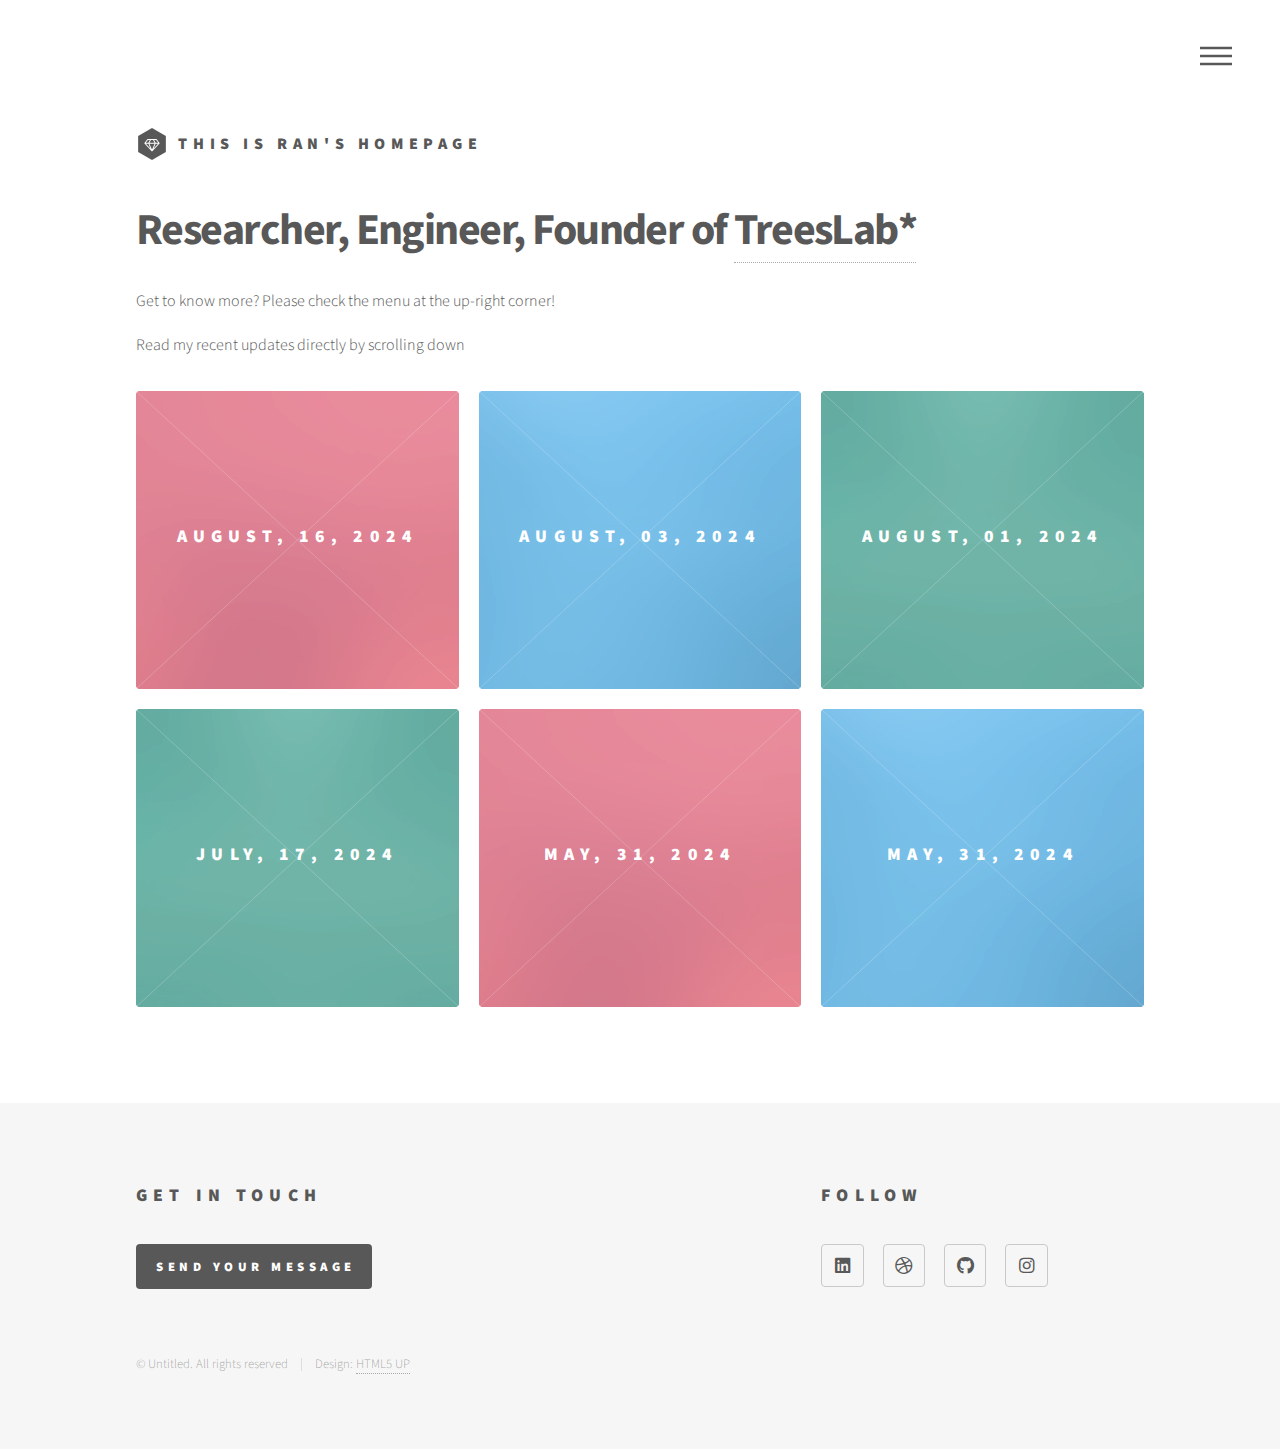
==== commit 45e33c85: "add july17 news" ====
--- a/index.html
+++ b/index.html
@@ -60,7 +60,7 @@
 									<span class="image">
 										<img src="images/pic01.jpg" alt="" />
 									</span>
-									<a href="aug16-2024.html">
+									<a href="#">
 										<h2>August, 16, 2024</h2>
 										<div class="content">
 											<p>Starting my visiting at the University of Toronto for six months.</p>
@@ -71,7 +71,7 @@
 									<span class="image">
 										<img src="images/pic02.jpg" alt="" />
 									</span>
-									<a href="generic.html">
+									<a href="#">
 										<h2>August, 03, 2024</h2>
 										<div class="content">
 											<p>Starting the annual traveling with my friends. This time, we went to Heilongjiang Province.</p>
@@ -82,113 +82,47 @@
 									<span class="image">
 										<img src="images/pic03.jpg" alt="" />
 									</span>
-								  <a href="generic.html">
+								  <a href="#">
 										<h2>August, 01, 2024</h2>
 										<div class="content">
 											<p>Another TRB cycle complete! This year, all the TreesLab members got one paper submitted! KPI accomplished!.</p>
 										</div>
 									</a>
 								</article>
-								<article class="style4">
+								<article class="style3">
 									<span class="image">
-										<img src="images/pic04.jpg" alt="" />
+										<img src="images/pic03.jpg" alt="" />
 									</span>
-								  <a href="generic.html">
+								  <a href="july17-2024.html">
 										<h2>July, 17, 2024</h2>
 										<div class="content">
-											<p>Visiting the scientific research NGO IIASA, located in Vienna, Austria.</p>
+											<p>Visiting the scientific research NGO IIASA, located in Vienna, Austria, and sharing our research on users acceptance preference on emerging technologies.</p>
+											<p><b>click to check details</b></p>
 										</div>
 									</a>
 								</article>
-
-								<!-- <article class="style5">
+								<article class="style1">
 									<span class="image">
-										<img src="images/pic05.jpg" alt="" />
+										<img src="images/pic01.jpg" alt="" />
 									</span>
-									<a href="generic.html">
-										<h2>Aliquam</h2>
+									<a href="#">
+										<h2>May, 31, 2024</h2>
 										<div class="content">
-											<p>Sed nisl arcu euismod sit amet nisi lorem etiam dolor veroeros et feugiat.</p>
-										</div>
-									</a>
-								</article>
-								<article class="style6">
-									<span class="image">
-										<img src="images/pic06.jpg" alt="" />
-									</span>
-									<a href="generic.html">
-										<h2>Veroeros</h2>
-										<div class="content">
-											<p>Sed nisl arcu euismod sit amet nisi lorem etiam dolor veroeros et feugiat.</p>
+											<p>Sharing the latest (on-going) updates on air traffic emission mitigation @HKUST-GZ.</p>
 										</div>
 									</a>
 								</article>
 								<article class="style2">
 									<span class="image">
-										<img src="images/pic07.jpg" alt="" />
+										<img src="images/pic02.jpg" alt="" />
 									</span>
-									<a href="generic.html">
-										<h2>Ipsum</h2>
+									<a href="#">
+										<h2>May, 31, 2024</h2>
 										<div class="content">
-											<p>Sed nisl arcu euismod sit amet nisi lorem etiam dolor veroeros et feugiat.</p>
+											<p>Visiting the HIS Lab led by Dr. Dengbo He @HKUST-GZ, and initiating the collaboration on the driver guidance simulator experiment.</p>
 										</div>
 									</a>
 								</article>
-								<article class="style3">
-									<span class="image">
-										<img src="images/pic08.jpg" alt="" />
-									</span>
-									<a href="generic.html">
-										<h2>Dolor</h2>
-										<div class="content">
-											<p>Sed nisl arcu euismod sit amet nisi lorem etiam dolor veroeros et feugiat.</p>
-										</div>
-									</a>
-								</article>
-								<article class="style1">
-									<span class="image">
-										<img src="images/pic09.jpg" alt="" />
-									</span>
-									<a href="generic.html">
-										<h2>Nullam</h2>
-										<div class="content">
-											<p>Sed nisl arcu euismod sit amet nisi lorem etiam dolor veroeros et feugiat.</p>
-										</div>
-									</a>
-								</article>
-								<article class="style5">
-									<span class="image">
-										<img src="images/pic10.jpg" alt="" />
-									</span>
-									<a href="generic.html">
-										<h2>Ultricies</h2>
-										<div class="content">
-											<p>Sed nisl arcu euismod sit amet nisi lorem etiam dolor veroeros et feugiat.</p>
-										</div>
-									</a>
-								</article>
-								<article class="style6">
-									<span class="image">
-										<img src="images/pic11.jpg" alt="" />
-									</span>
-									<a href="generic.html">
-										<h2>Dictum</h2>
-										<div class="content">
-											<p>Sed nisl arcu euismod sit amet nisi lorem etiam dolor veroeros et feugiat.</p>
-										</div>
-									</a>
-								</article>
-								<article class="style4">
-									<span class="image">
-										<img src="images/pic12.jpg" alt="" />
-									</span>
-									<a href="generic.html">
-										<h2>Pretium</h2>
-										<div class="content">
-											<p>Sed nisl arcu euismod sit amet nisi lorem etiam dolor veroeros et feugiat.</p>
-										</div>
-									</a>
-								</article> -->
 							</section>
 						</div>
 					</div>
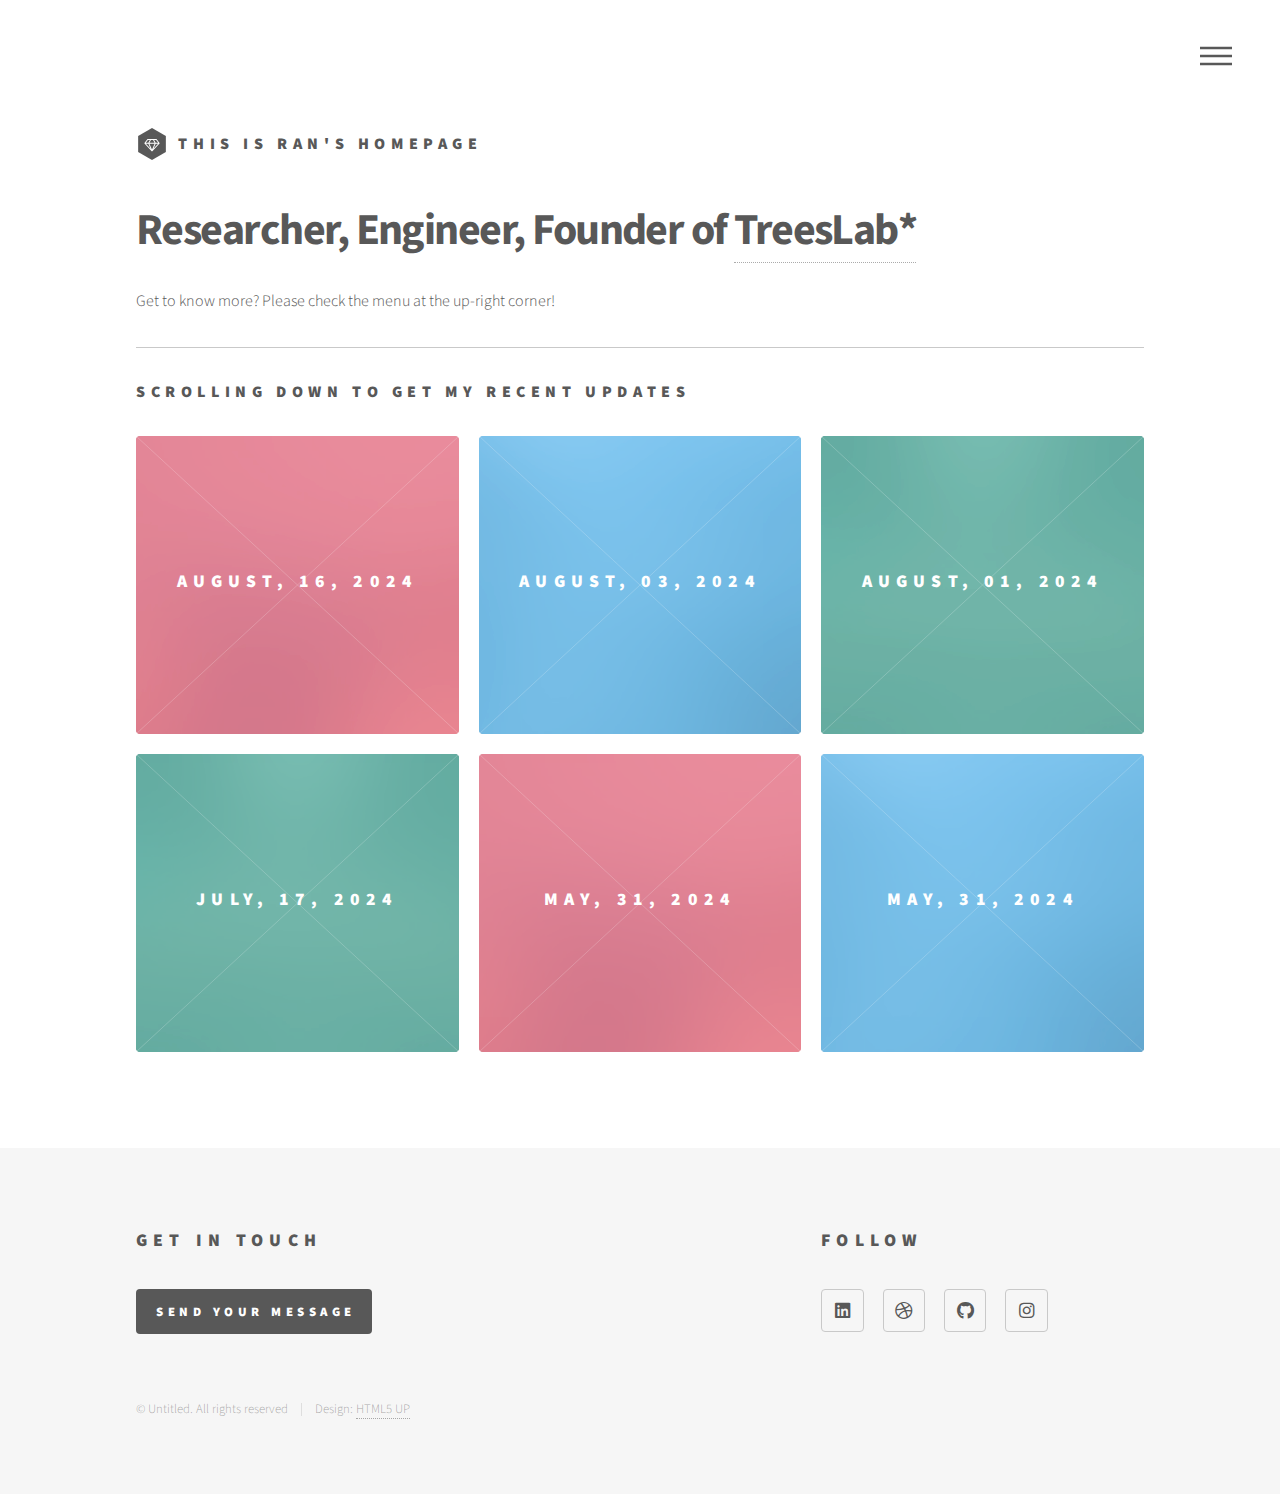
==== commit 916b502c: "add more updates" ====
--- a/index.html
+++ b/index.html
@@ -42,7 +42,7 @@
 							<li><a href="index.html">Home</a></li>
 							<li><a href="Professional_milestones.html">Professional milestones</a></li>
 							<li><a href="Projects.html">Projects</a></li>
-							<li><a href="TreesLab.html">Group: TreesLab</a></li>
+							<li><a href="TreesLab.html">TreesLab</a></li>
 							<li><a href="Showcases.html">Showcases</a></li>
 						</ul>
 					</nav>
@@ -51,10 +51,11 @@
 					<div id="main">
 						<div class="inner">
 							<header>
-								<h1>Researcher, Engineer, Founder of <a href="http://html5up.net">TreesLab*</a></h1>
+								<h1>Researcher, Engineer, Founder of <a href="TreesLab.html">TreesLab*</a></h1>
 								<p>Get to know more? Please check the menu at the up-right corner!</p>
-								<p>Read my recent updates directly by scrolling down</p>
 							</header>
+							<hr>
+							<h3>Scrolling down to get my recent updates</h3>
 							<section class="tiles">
 								<article class="style1">
 									<span class="image">
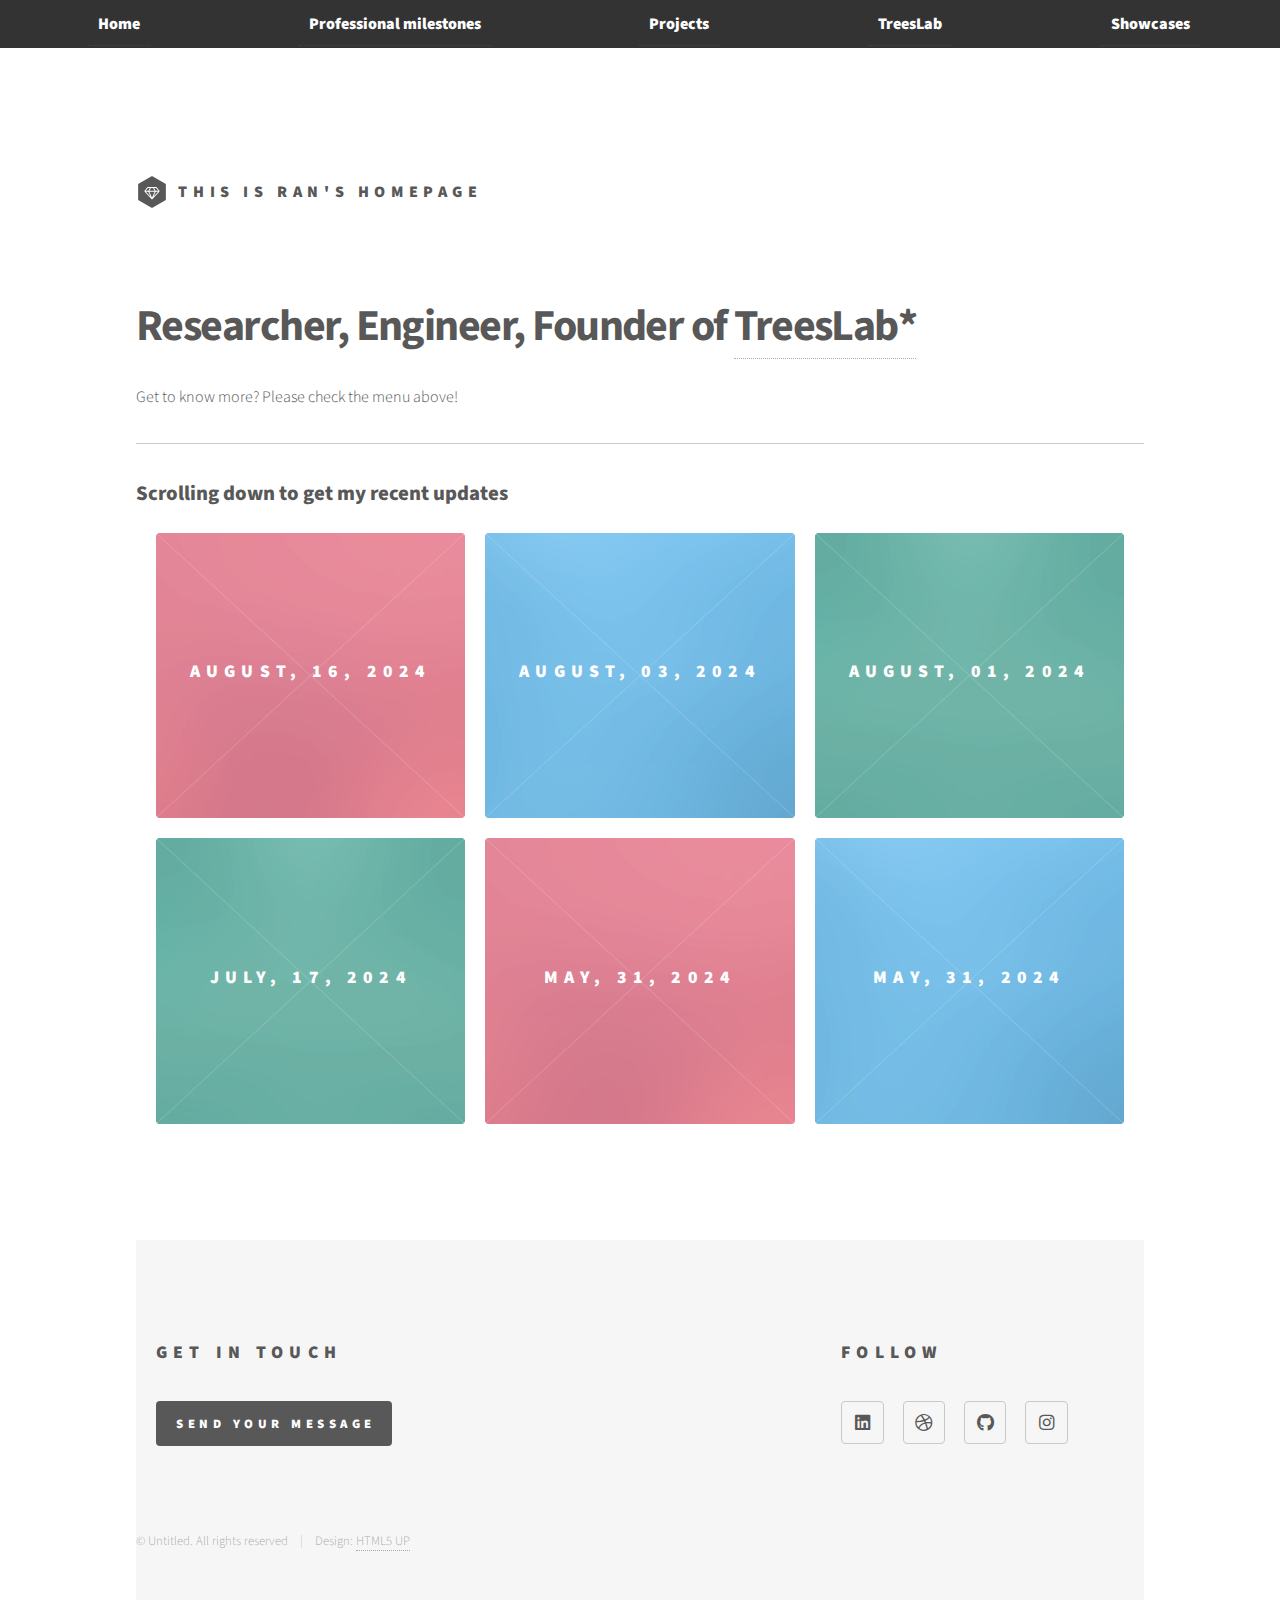
==== commit 93f544a7: "change menu settings" ====
--- a/index.html
+++ b/index.html
@@ -5,13 +5,65 @@
 	Free for personal and commercial use under the CCA 3.0 license (html5up.net/license)
 -->
 <html>
+<!--	<head>
+		<title>Ran Tu, Homepage</title>
+		<meta charset="utf-8" />
+		<meta name="viewport" content="width=device-width, initial-scale=1, user-scalable=no" />
+		<link rel="stylesheet" href="assets/css/main.css" />
+		<noscript><link rel="stylesheet" href="assets/css/noscript.css" /></noscript>
+	</head> -->
+
 	<head>
 		<title>Ran Tu, Homepage</title>
 		<meta charset="utf-8" />
 		<meta name="viewport" content="width=device-width, initial-scale=1, user-scalable=no" />
 		<link rel="stylesheet" href="assets/css/main.css" />
 		<noscript><link rel="stylesheet" href="assets/css/noscript.css" /></noscript>
-	</head>
+
+    <style>
+        nav {
+            background-color: #333;
+            padding: 10px;
+        }
+        nav ul {
+            list-style-type: none;
+            margin: 0;
+            padding: 0;
+            display: flex;
+            justify-content: space-around;
+        }
+        nav ul li {
+            display: inline;
+        }
+        nav ul li a {
+            color: white;
+            text-decoration: none;
+            padding: 10px;
+        }
+        nav ul li a:hover {
+            background-color: #575757;
+            border-radius: 4px;
+        }
+        section {
+            padding: 20px;
+        }
+        h1 {
+            margin-top: 50px;
+        }
+    </style>
+</head>
+<body>
+
+    <nav>
+        <ul>
+					<li><a href="index.html"><b>Home</b></a></li>
+					<li><a href="Professional_milestones.html"><b>Professional milestones</b></a></li>
+					<li><a href="Projects.html"><b>Projects</b></a></li>
+					<li><a href="TreesLab.html"><b>TreesLab</b></a></li>
+					<li><a href="Showcases.html"><b>Showcases</b></a></li>
+        </ul>
+    </nav>
+
 	<body class="is-preload">
 		<!-- Wrapper -->
 			<div id="wrapper">
@@ -26,17 +78,16 @@
 								</a>
 
 							<!-- Nav -->
-								<nav>
+							<!--	<nav>
 									<ul>
 										<li><a href="#menu">Menu</a></li>
 									</ul>
-								</nav>
 
 						</div>
-					</header>
+					</header>  -->
 
 				<!-- Menu -->
-					<nav id="menu">
+				<!--	<nav id="menu">
 						<h2>Menu</h2>
 						<ul>
 							<li><a href="index.html">Home</a></li>
@@ -45,14 +96,14 @@
 							<li><a href="TreesLab.html">TreesLab</a></li>
 							<li><a href="Showcases.html">Showcases</a></li>
 						</ul>
-					</nav>
+					</nav> -->
 
 				<!-- Main -->
 					<div id="main">
 						<div class="inner">
 							<header>
 								<h1>Researcher, Engineer, Founder of <a href="TreesLab.html">TreesLab*</a></h1>
-								<p>Get to know more? Please check the menu at the up-right corner!</p>
+								<p>Get to know more? Please check the menu above!</p>
 							</header>
 							<hr>
 							<h3>Scrolling down to get my recent updates</h3>
--- a/assets/css/main.css
+++ b/assets/css/main.css
@@ -166,6 +166,10 @@
 		margin: 0 0 2em 0;
 	}
 
+	p1 {
+					text-indent: 30px; /* Indent the first line by 30px */
+	}
+
 	h1 {
 		font-size: 2.75em;
 		font-weight: 700;
@@ -195,14 +199,21 @@
 
 		}
 
-	h2, h3, h4, h5, h6 {
+	h2 {
 		font-weight: 900;
 		line-height: 1.5;
 		margin: 0 0 2em 0;
 		text-transform: uppercase;
 		letter-spacing: 0.35em;
 	}
-
+	h3, h4, h5, h6 {
+		font-size: 1.3em;
+		font-weight: 800;
+		/* line-height: 1.5;
+		margin: 0 0 1.5em 0;
+		/* text-transform: uppercase; */
+		/* letter-spacing: 0.35em; */
+	}
 		h2 a, h3 a, h4 a, h5 a, h6 a {
 			color: inherit;
 		}
@@ -212,7 +223,7 @@
 	}
 
 	h3 {
-		font-size: 1em;
+		font-size: 1.3em;
 	}
 
 	h4 {
@@ -3326,4 +3337,4 @@
 				padding: 0 1.25em;
 			}
 
-		}+		}
--- a/assets/css/main.css
+++ b/assets/css/main.css
@@ -166,6 +166,10 @@
 		margin: 0 0 2em 0;
 	}
 
+	p1 {
+					text-indent: 30px; /* Indent the first line by 30px */
+	}
+
 	h1 {
 		font-size: 2.75em;
 		font-weight: 700;
@@ -195,14 +199,21 @@
 
 		}
 
-	h2, h3, h4, h5, h6 {
+	h2 {
 		font-weight: 900;
 		line-height: 1.5;
 		margin: 0 0 2em 0;
 		text-transform: uppercase;
 		letter-spacing: 0.35em;
 	}
-
+	h3, h4, h5, h6 {
+		font-size: 1.3em;
+		font-weight: 800;
+		/* line-height: 1.5;
+		margin: 0 0 1.5em 0;
+		/* text-transform: uppercase; */
+		/* letter-spacing: 0.35em; */
+	}
 		h2 a, h3 a, h4 a, h5 a, h6 a {
 			color: inherit;
 		}
@@ -212,7 +223,7 @@
 	}
 
 	h3 {
-		font-size: 1em;
+		font-size: 1.3em;
 	}
 
 	h4 {
@@ -3326,4 +3337,4 @@
 				padding: 0 1.25em;
 			}
 
-		}+		}
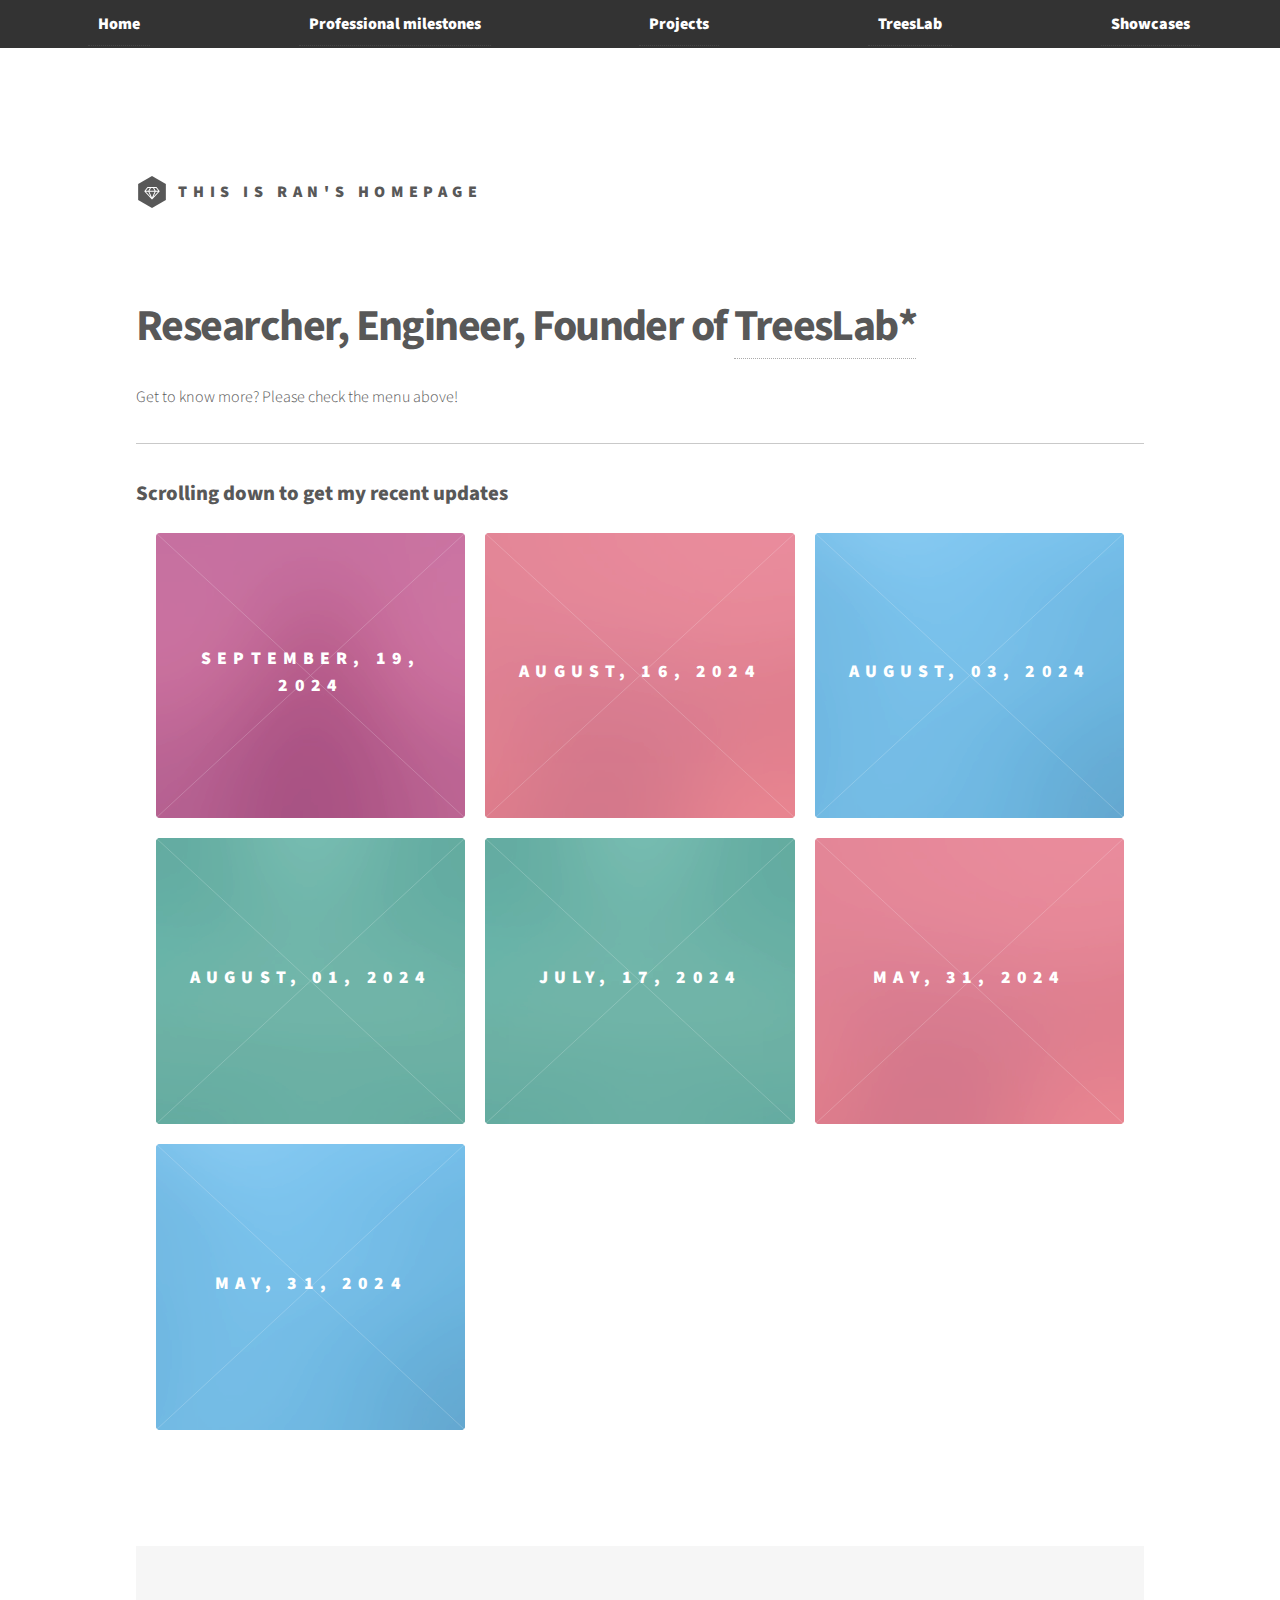
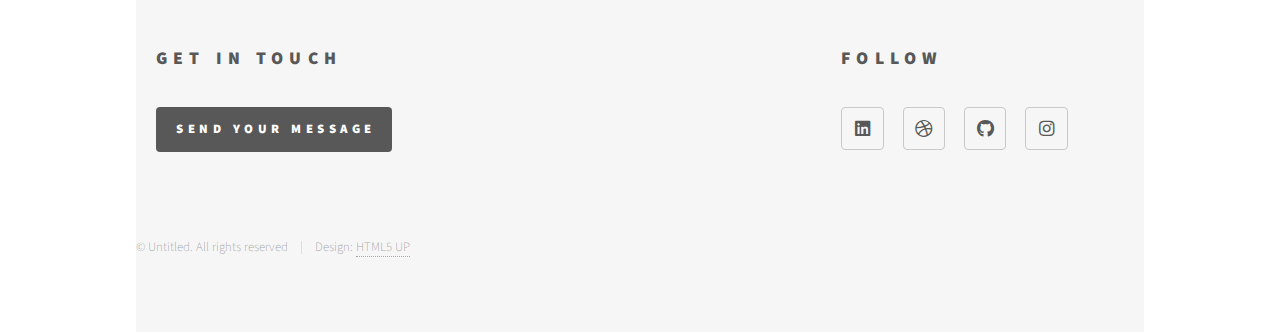
==== commit 6bdddf7a: "Update index.html by adding experiences" ====
--- a/index.html
+++ b/index.html
@@ -108,6 +108,17 @@
 							<hr>
 							<h3>Scrolling down to get my recent updates</h3>
 							<section class="tiles">
+								<article class="style4">
+									<span class="image">
+										<img src="images/pic04.jpg" alt="" />
+									</span>
+									<a href="#">
+										<h2>September, 19, 2024</h2>
+										<div class="content">
+											<p>I am appointed as the Director of Transportation & Logistics Discipline in the School of Transportation at Southeast University. With administrative experiences in undergrad education, hands-on research records and fully understanding of the situation of university faculties nowadays, hopfully things can be twisted to a more promising angle for our students, researchers, teachers, and the transport community.</p>
+										</div>
+									</a>
+								</article>
 								<article class="style1">
 									<span class="image">
 										<img src="images/pic01.jpg" alt="" />
